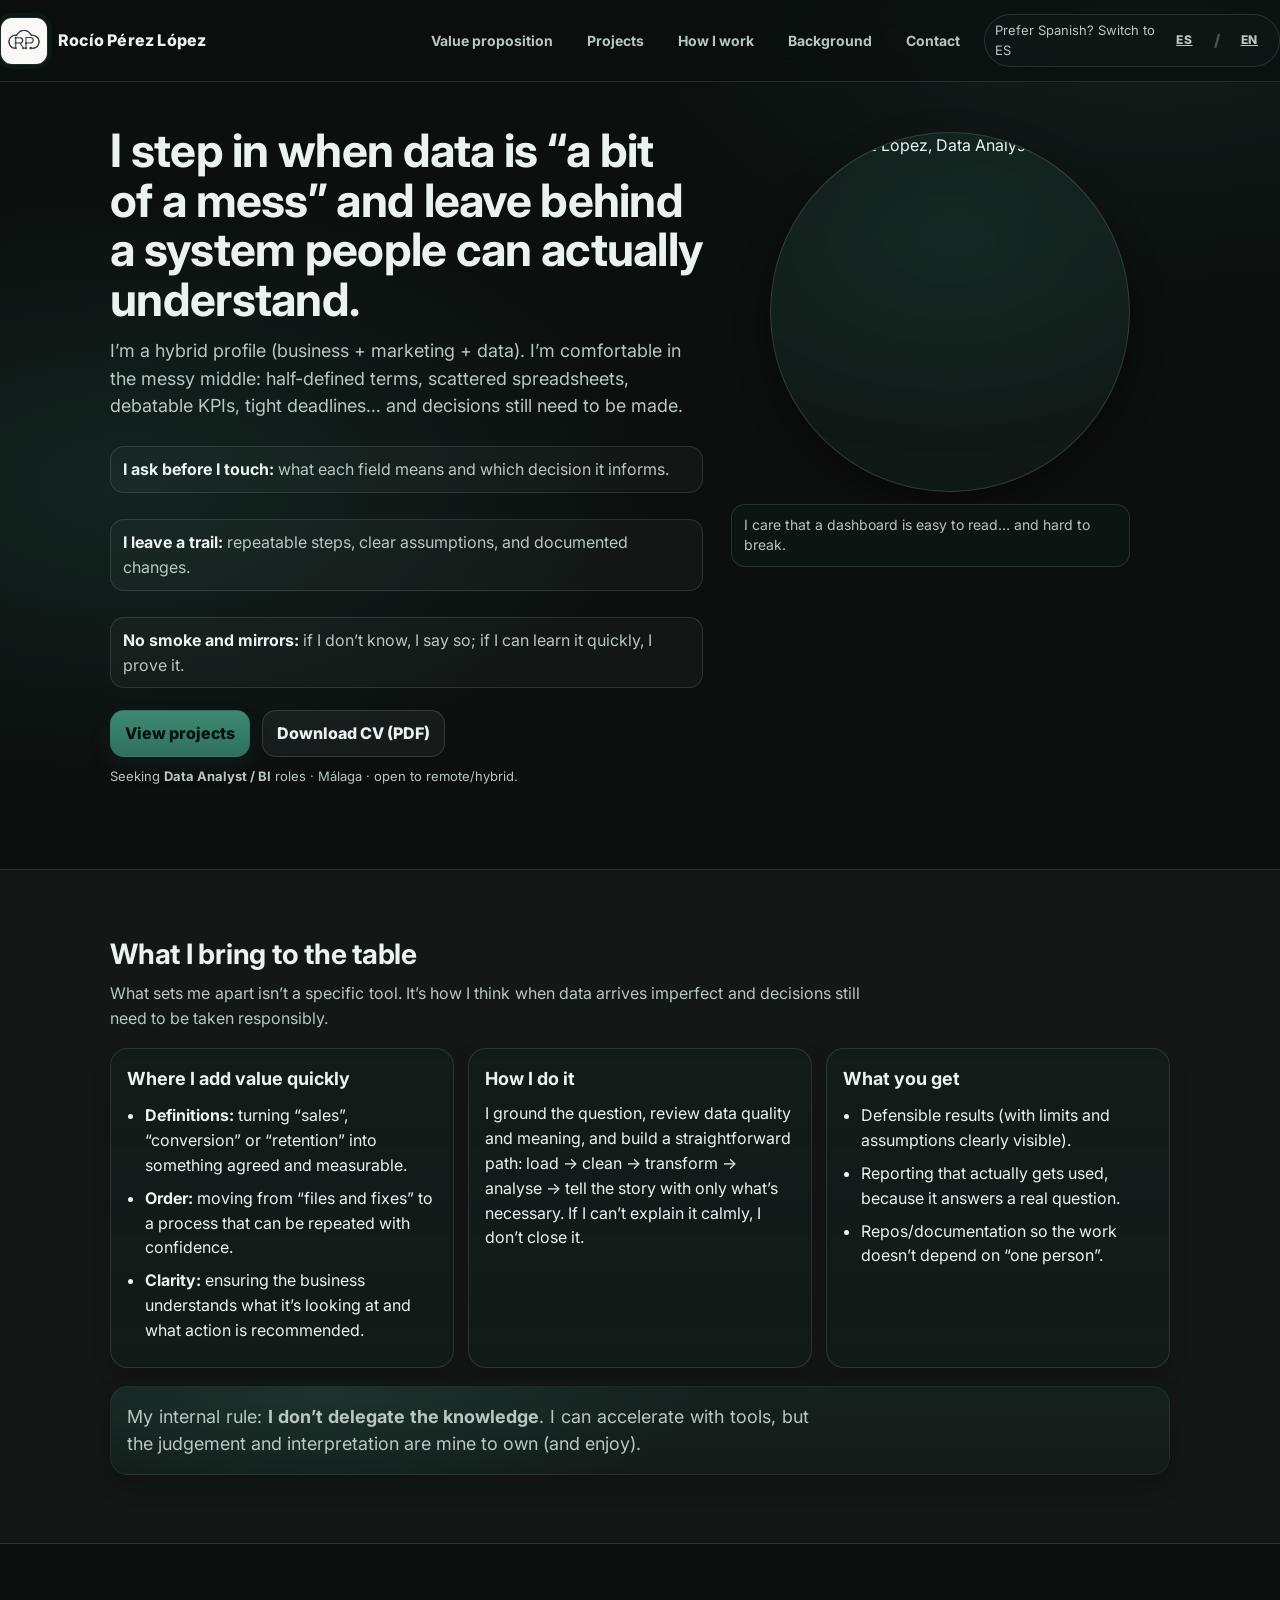
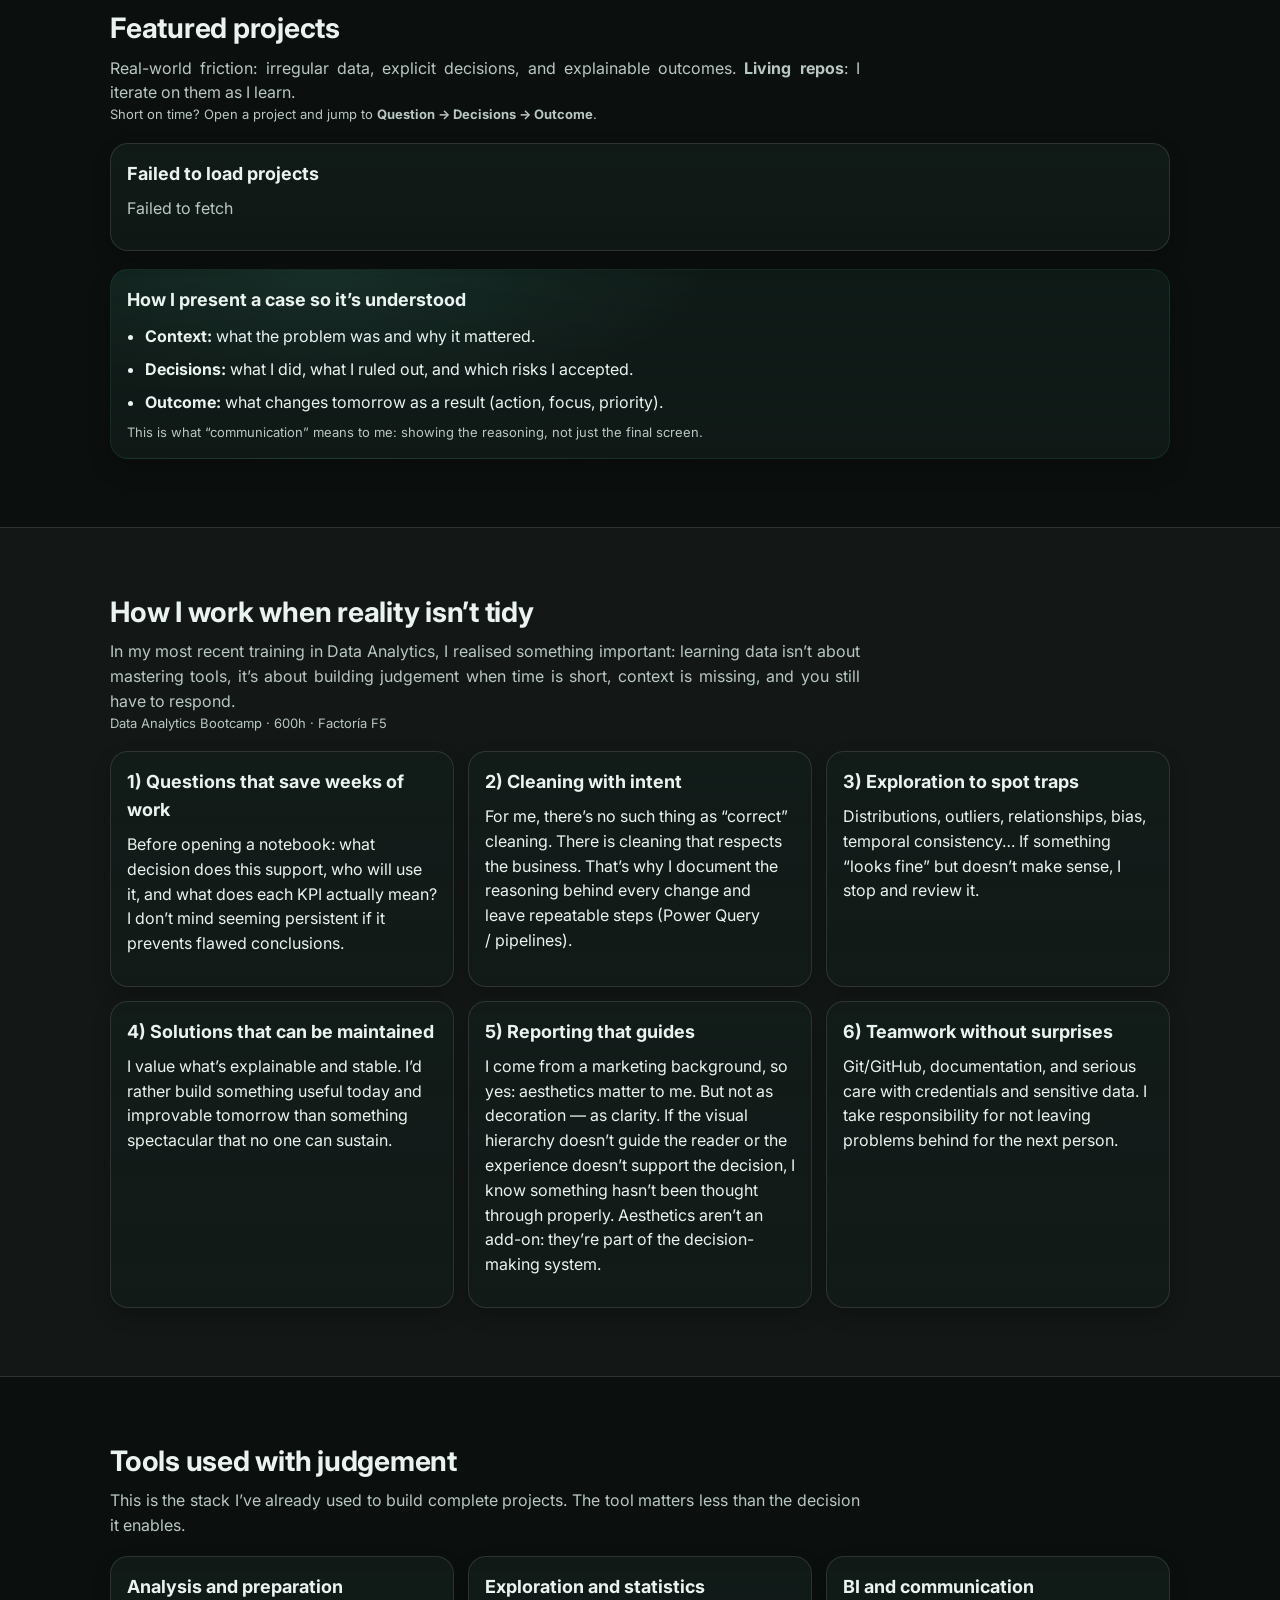
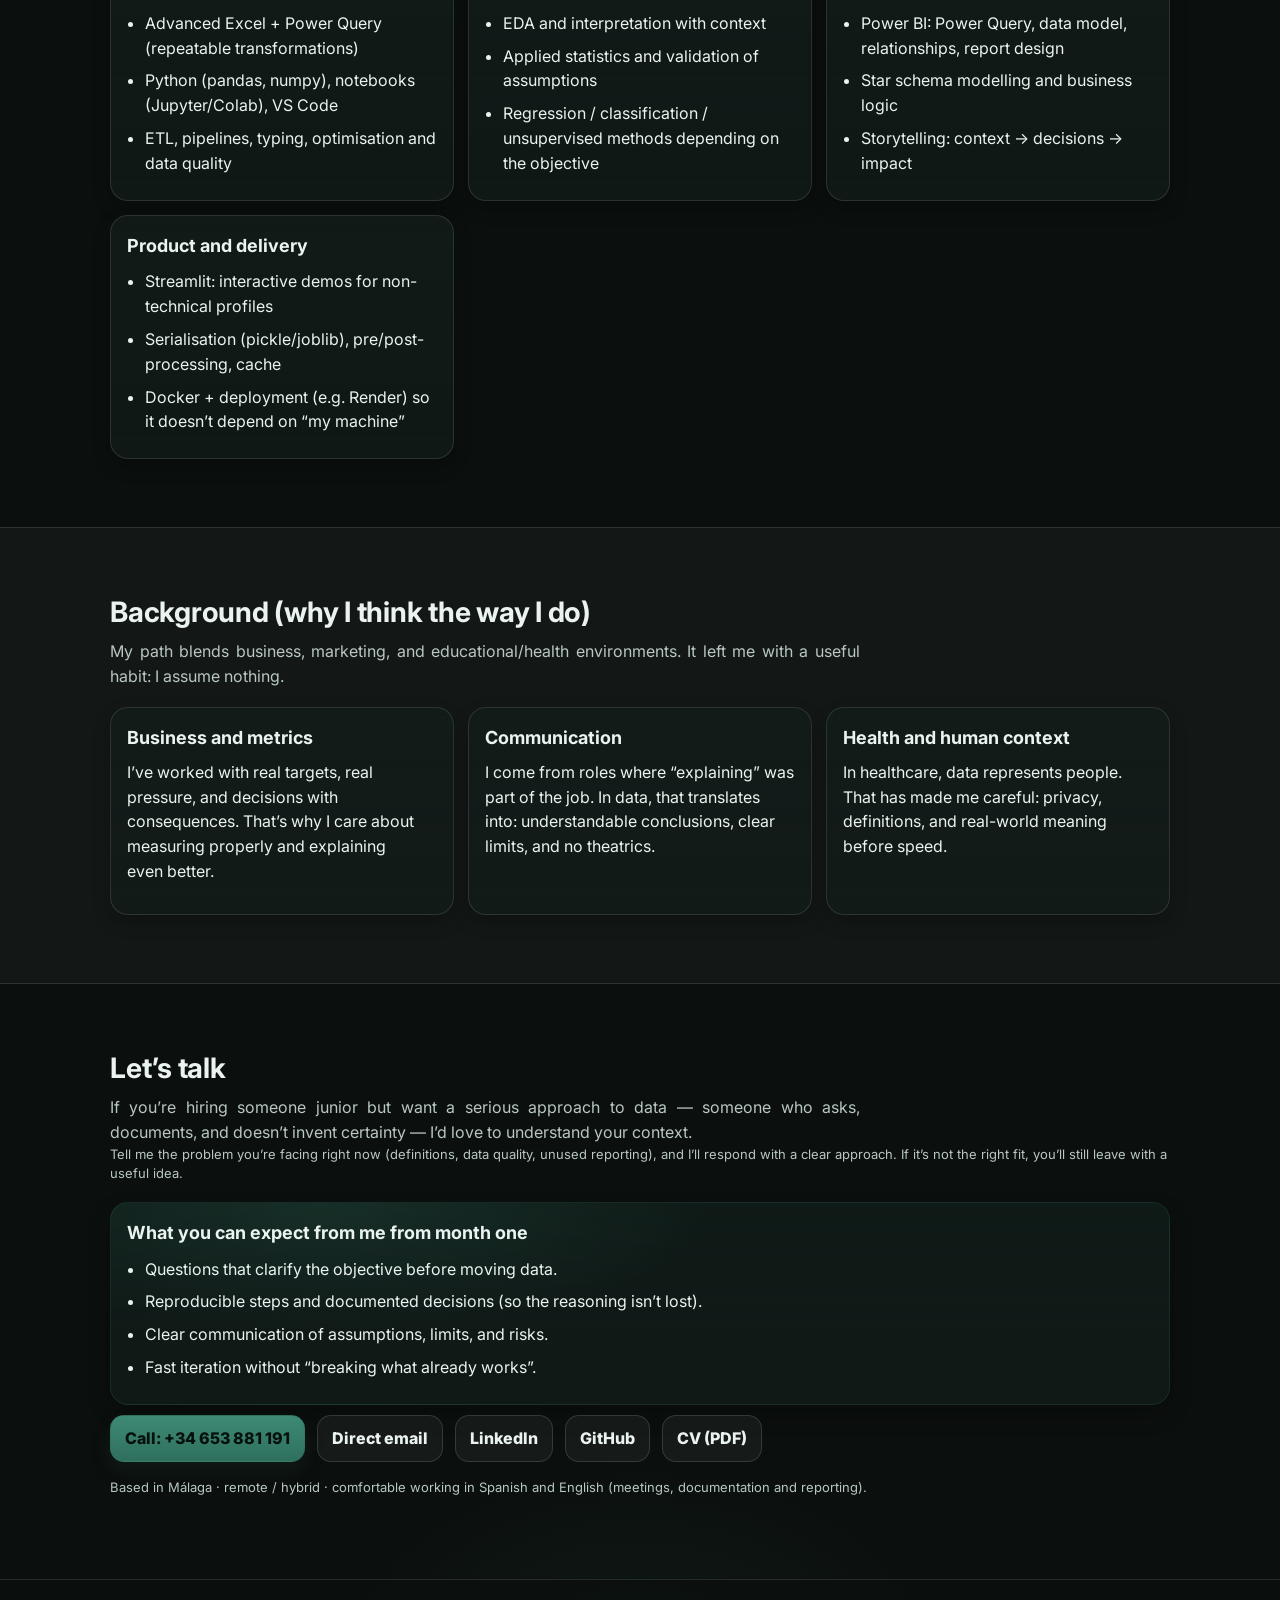
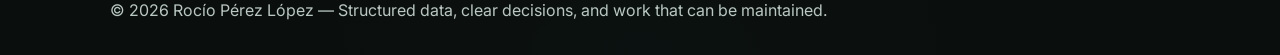
==== en/index.html @ c9fd75ad "chore(copy): refine value section heading in EN version" ====
<!doctype html>
<html lang="en" dir="ltr">
<head>
  <meta charset="utf-8" />
  <meta name="viewport" content="width=device-width,initial-scale=1" />

  <!-- Primary SEO -->
  <title>Rocío Pérez López | Data & BI · Judgement · Decision</title>

  <meta
    name="description"
    content="Portfolio of Rocío Pérez López. I bring structure to imperfect data and turn it into clear decisions: solid definitions, traceability, usable reporting, and maintainable deliverables."
  />

  <meta property="og:type" content="website" />
  <meta property="og:title" content="Rocío Pérez López | Data & BI · Judgement · Decision" />
  <meta
    property="og:description"
    content="I bring structure to imperfect data and turn it into clear decisions: solid definitions, traceability, usable reporting, and maintainable deliverables."
  />
  <meta property="og:url" content="https://rociointhecloud.github.io/en/" />
  <meta property="og:image" content="https://rociointhecloud.github.io/assets/og-rocio-perez.png" />
  <meta name="twitter:card" content="summary_large_image" />

  <!-- Fonts -->
  <link rel="preconnect" href="https://fonts.googleapis.com" />
  <link rel="preconnect" href="https://fonts.gstatic.com" crossorigin />
  <link
    href="https://fonts.googleapis.com/css2?family=Inter:wght@400;500;600;700&display=swap"
    rel="stylesheet"
  />

  <!-- Icons -->
  <link rel="icon" href="../assets/rocio-data-analytics-logo.png" type="image/png" />
  <link rel="apple-touch-icon" href="../assets/rocio-data-analytics-logo.png" />

  <!-- Styles -->
  <link rel="stylesheet" href="../styles.css" />

  <!-- Small UX: anchor offset for sticky header -->
  <style>
    :target { scroll-margin-top: 96px; }
  </style>
</head>

<body>
  <a class="skip-link" href="#main">Skip to main content</a>

  <header class="site-header" role="banner">
    <nav class="nav" aria-label="Main navigation">
      <a class="brand" href="#top" aria-label="Go to top">
        <picture class="brand-mark" aria-hidden="true">
          <source srcset="../assets/rocio-data-analytics-logo.svg" type="image/svg+xml" />
          <img src="../assets/rocio-data-analytics-logo.png" alt="" width="48" height="48" />
        </picture>
        <span>Rocío Pérez López</span>
      </a>

      <div class="nav-actions">
        <!-- NAV LINKS -->
        <a class="nav-link" href="#propuesta">Value proposition</a>
        <a class="nav-link" href="#proyectos">Projects</a>
        <a class="nav-link" href="#forma-de-trabajar">How I work</a>
        <a class="nav-link" href="#trayectoria">Background</a>
        <a class="nav-link" href="#contacto">Contact</a>

        <!-- LANGUAGE SWITCH (simple + reliable links) -->
        <div class="lang-switch" role="group" aria-label="Language switch">
          <span class="lang-hint muted microcopy">
            Prefer Spanish? Switch to ES
          </span>

          <a
            class="lang-btn"
            href="/"
            aria-label="Switch to Spanish version"
            aria-pressed="false"
          >
            ES
          </a>

          <span class="lang-sep" aria-hidden="true">/</span>

          <a
            class="lang-btn"
            href="/en/"
            aria-label="Switch to English version"
            aria-pressed="true"
          >
            EN
          </a>
        </div>
      </div>
    </nav>
  </header>

  <main id="main" tabindex="-1">

    <!-- HERO -->
    <section id="top" class="section hero" aria-labelledby="hero-title">
      <div class="container hero-grid">

        <div class="hero-left">
          <h1 id="hero-title" class="h1">
            I step in when data is “a bit of a mess” and leave behind a system people can actually understand.
          </h1>

          <p class="lead">
            I’m a hybrid profile (business + marketing + data). I’m comfortable in the messy middle:
            half-defined terms, scattered spreadsheets, debatable KPIs, tight deadlines… and decisions still need to be made.
          </p>

          <ul class="hero-highlights" aria-label="Quick signals">
            <li>
              <strong>I ask before I touch:</strong> what each field means and which decision it informs.
            </li>
            <li>
              <strong>I leave a trail:</strong> repeatable steps, clear assumptions, and documented changes.
            </li>
            <li>
              <strong>No smoke and mirrors:</strong> if I don’t know, I say so; if I can learn it quickly, I prove it.
            </li>
          </ul>

          <div class="cta-row" role="group" aria-label="Primary actions">
            <a class="btn btn-primary" href="#proyectos">View projects</a>
            <a
              class="btn btn-ghost"
              href="../assets/Rocio_Perez_Data_Analyst_CV.pdf"
              target="_blank"
              rel="noopener"
            >
              Download CV (PDF)
            </a>
          </div>

          <p class="muted microcopy">
            Seeking <strong>Data Analyst / BI</strong> roles · Málaga · open to remote/hybrid.
          </p>
        </div>

        <div class="hero-right">
          <figure class="hero-figure hero-figure--profile">
            <img
              src="../assets/rocio-perez-profile.png"
              width="840"
              height="1050"
              alt="Rocío Pérez López, Data Analyst"
              class="profile-photo"
              loading="eager"
              decoding="async"
            />

            <figcaption class="muted microcopy">
              I care that a dashboard is easy to read… and hard to break.
            </figcaption>
          </figure>
        </div>

      </div>
    </section>

    <!-- VALUE -->
    <section id="propuesta" class="section alt" aria-labelledby="propuesta-title">
      <div class="container">
        <header class="section-head">
          <h2 id="propuesta-title" class="h2">What I bring to the table</h2>
          <p class="subhead">
            What sets me apart isn’t a specific tool. It’s how I think when data arrives imperfect
            and decisions still need to be taken responsibly.
          </p>
        </header>

        <div class="story-grid">
          <article class="card">
            <h3 class="h3">Where I add value quickly</h3>
            <ul>
              <li><strong>Definitions:</strong> turning “sales”, “conversion” or “retention” into something agreed and measurable.</li>
              <li><strong>Order:</strong> moving from “files and fixes” to a process that can be repeated with confidence.</li>
              <li><strong>Clarity:</strong> ensuring the business understands what it’s looking at and what action is recommended.</li>
            </ul>
          </article>

          <article class="card">
            <h3 class="h3">How I do it</h3>
            <p>
              I ground the question, review data quality and meaning, and build a straightforward path:
              load → clean → transform → analyse → tell the story with only what’s necessary.
              If I can’t explain it calmly, I don’t close it.
            </p>
          </article>

          <article class="card">
            <h3 class="h3">What you get</h3>
            <ul>
              <li>Defensible results (with limits and assumptions clearly visible).</li>
              <li>Reporting that actually gets used, because it answers a real question.</li>
              <li>Repos/documentation so the work doesn’t depend on “one person”.</li>
            </ul>
          </article>
        </div>

        <div class="callout" role="note" aria-label="Working principle">
          <p class="lead" style="margin:0;">
            My internal rule: <strong>I don’t delegate the knowledge</strong>.
            I can accelerate with tools, but the judgement and interpretation are mine to own (and enjoy).
          </p>
        </div>
      </div>
    </section>

    <!-- PROJECTS -->
    <section id="proyectos" class="section" aria-labelledby="proyectos-title">
      <div class="container">
        <header class="section-head">
          <h2 id="proyectos-title" class="h2">Featured projects</h2>
          <p class="subhead">
            Real-world friction: irregular data, explicit decisions, and explainable outcomes.
            <strong>Living repos</strong>: I iterate on them as I learn.
          </p>
          <p class="muted microcopy">
            Short on time? Open a project and jump to <strong>Question → Decisions → Outcome</strong>.
          </p>
        </header>

        <div id="projectsGrid" class="grid" aria-live="polite"></div>

        <div class="callout" role="note" aria-label="How I present my cases">
          <h3 class="h3" style="margin-top:0;">How I present a case so it’s understood</h3>
          <ul>
            <li><strong>Context:</strong> what the problem was and why it mattered.</li>
            <li><strong>Decisions:</strong> what I did, what I ruled out, and which risks I accepted.</li>
            <li><strong>Outcome:</strong> what changes tomorrow as a result (action, focus, priority).</li>
          </ul>
          <p class="muted microcopy" style="margin-bottom:0;">
            This is what “communication” means to me: showing the reasoning, not just the final screen.
          </p>
        </div>
      </div>
    </section>

    <!-- HOW I WORK -->
    <section id="forma-de-trabajar" class="section alt" aria-labelledby="forma-title">
      <div class="container">
        <header class="section-head">
          <h2 id="forma-title" class="h2">How I work when reality isn’t tidy</h2>

          <p class="subhead">
            In my most recent training in Data Analytics, I realised something important:
            learning data isn’t about mastering tools, it’s about building judgement when time is short,
            context is missing, and you still have to respond.
          </p>

          <p class="muted microcopy">
            Data Analytics Bootcamp · 600h · Factoría F5
          </p>
        </header>

        <div class="story-grid">
          <article class="card">
            <h3 class="h3">1) Questions that save weeks of work</h3>
            <p>
              Before opening a notebook: what decision does this support, who will use it, and what does each KPI actually mean?
              I don’t mind seeming persistent if it prevents flawed conclusions.
            </p>
          </article>

          <article class="card">
            <h3 class="h3">2) Cleaning with intent</h3>
            <p>
              For me, there’s no such thing as “correct” cleaning. There is cleaning that respects the business.
              That’s why I document the reasoning behind every change and leave repeatable steps (Power Query / pipelines).
            </p>
          </article>

          <article class="card">
            <h3 class="h3">3) Exploration to spot traps</h3>
            <p>
              Distributions, outliers, relationships, bias, temporal consistency…
              If something “looks fine” but doesn’t make sense, I stop and review it.
            </p>
          </article>

          <article class="card">
            <h3 class="h3">4) Solutions that can be maintained</h3>
            <p>
              I value what’s explainable and stable. I’d rather build something useful today and improvable tomorrow
              than something spectacular that no one can sustain.
            </p>
          </article>

          <article class="card">
            <h3 class="h3">5) Reporting that guides</h3>
            <p>
              I come from a marketing background, so yes: aesthetics matter to me.
              But not as decoration — as clarity.
              If the visual hierarchy doesn’t guide the reader or the experience doesn’t support the decision,
              I know something hasn’t been thought through properly.
              Aesthetics aren’t an add-on: they’re part of the decision-making system.
            </p>
          </article>

          <article class="card">
            <h3 class="h3">6) Teamwork without surprises</h3>
            <p>
              Git/GitHub, documentation, and serious care with credentials and sensitive data.
              I take responsibility for not leaving problems behind for the next person.
            </p>
          </article>
        </div>
      </div>
    </section>

    <!-- TOOLS -->
    <section id="herramientas" class="section" aria-labelledby="stack-title">
      <div class="container">
        <header class="section-head">
          <h2 id="stack-title" class="h2">Tools used with judgement</h2>
          <p class="subhead">
            This is the stack I’ve already used to build complete projects.
            The tool matters less than the decision it enables.
          </p>
        </header>

        <div class="story-grid">
          <article class="card">
            <h3 class="h3">Analysis and preparation</h3>
            <ul>
              <li>Advanced Excel + Power Query (repeatable transformations)</li>
              <li>Python (pandas, numpy), notebooks (Jupyter/Colab), VS Code</li>
              <li>ETL, pipelines, typing, optimisation and data quality</li>
            </ul>
          </article>

          <article class="card">
            <h3 class="h3">Exploration and statistics</h3>
            <ul>
              <li>EDA and interpretation with context</li>
              <li>Applied statistics and validation of assumptions</li>
              <li>Regression / classification / unsupervised methods depending on the objective</li>
            </ul>
          </article>

          <article class="card">
            <h3 class="h3">BI and communication</h3>
            <ul>
              <li>Power BI: Power Query, data model, relationships, report design</li>
              <li>Star schema modelling and business logic</li>
              <li>Storytelling: context → decisions → impact</li>
            </ul>
          </article>

          <article class="card">
            <h3 class="h3">Product and delivery</h3>
            <ul>
              <li>Streamlit: interactive demos for non-technical profiles</li>
              <li>Serialisation (pickle/joblib), pre/post-processing, cache</li>
              <li>Docker + deployment (e.g. Render) so it doesn’t depend on “my machine”</li>
            </ul>
          </article>
        </div>
      </div>
    </section>

    <!-- BACKGROUND -->
    <section id="trayectoria" class="section alt" aria-labelledby="trayectoria-title">
      <div class="container">
        <header class="section-head">
          <h2 id="trayectoria-title" class="h2">Background (why I think the way I do)</h2>
          <p class="subhead">
            My path blends business, marketing, and educational/health environments.
            It left me with a useful habit: I assume nothing.
          </p>
        </header>

        <div class="story-grid">
          <article class="card">
            <h3 class="h3">Business and metrics</h3>
            <p>
              I’ve worked with real targets, real pressure, and decisions with consequences.
              That’s why I care about measuring properly and explaining even better.
            </p>
          </article>

          <article class="card">
            <h3 class="h3">Communication</h3>
            <p>
              I come from roles where “explaining” was part of the job.
              In data, that translates into: understandable conclusions, clear limits, and no theatrics.
            </p>
          </article>

          <article class="card">
            <h3 class="h3">Health and human context</h3>
            <p>
              In healthcare, data represents people. That has made me careful:
              privacy, definitions, and real-world meaning before speed.
            </p>
          </article>
        </div>
      </div>
    </section>

    <!-- CONTACT -->
    <section id="contacto" class="section" aria-labelledby="contacto-title">
      <div class="container">
        <header class="section-head">
          <h2 id="contacto-title" class="h2">Let’s talk</h2>

          <p class="subhead">
            If you’re hiring someone junior but want a serious approach to data — someone who asks,
            documents, and doesn’t invent certainty — I’d love to understand your context.
          </p>

          <p class="muted microcopy">
            Tell me the problem you’re facing right now (definitions, data quality, unused reporting),
            and I’ll respond with a clear approach. If it’s not the right fit, you’ll still leave with a useful idea.
          </p>
        </header>

        <div class="callout" role="note" aria-label="From the first month">
          <h3 class="h3" style="margin-top:0;">What you can expect from me from month one</h3>
          <ul>
            <li>Questions that clarify the objective before moving data.</li>
            <li>Reproducible steps and documented decisions (so the reasoning isn’t lost).</li>
            <li>Clear communication of assumptions, limits, and risks.</li>
            <li>Fast iteration without “breaking what already works”.</li>
          </ul>
        </div>

        <div class="contact-row" role="group" aria-label="Contact links">
          <a class="btn btn-primary" href="tel:+34653881191">Call: +34 653 881 191</a>
          <a class="btn btn-ghost" href="mailto:rociointhecloud@gmail.com">Direct email</a>
          <a class="btn btn-ghost" href="https://www.linkedin.com/in/rperezlopez" target="_blank" rel="noopener">LinkedIn</a>
          <a class="btn btn-ghost" href="https://github.com/Rociointhecloud" target="_blank" rel="noopener">GitHub</a>
          <a class="btn btn-ghost" href="../assets/Rocio_Perez_Data_Analyst_CV.pdf" target="_blank" rel="noopener">CV (PDF)</a>
        </div>

        <p class="muted microcopy" style="margin-top:16px;">
          Based in Málaga · remote / hybrid · comfortable working in Spanish and English (meetings, documentation and reporting).
        </p>
      </div>
    </section>

  </main>

  <footer class="site-footer" role="contentinfo">
    <div class="container footer-inner">
      <p class="muted">
        © <span id="year"></span>
        <span>Rocío Pérez López — Structured data, clear decisions, and work that can be maintained.</span>
      </p>
    </div>
  </footer>

  <script src="../script.js" defer></script>
  <script>
    (function () {
      var el = document.getElementById("year");
      if (el) el.textContent = String(new Date().getFullYear());
    })();
  </script>
</body>
</html>
---- styles.css ----
:root{
  /* Brand */
  --brand: #2f6f5e;
  --brand-2: #245648;
  --brand-3: #3d8a75;
  --brand-ink: #06110e;

  /* Surfaces */
  --bg: #0b0f0e;
  --surface: #0f1614;
  --card: #121c19;

  /* Text */
  --text: #eaf3f0;
  --muted: #b8c7c1;

  /* Lines + shadows */
  --line: rgba(234,243,240,.12);
  --line-2: rgba(234,243,240,.18);
  --shadow: 0 14px 34px rgba(0,0,0,.38);
  --shadow-soft: 0 10px 22px rgba(0,0,0,.22);

  /* Radii + layout */
  --radius: 18px;
  --radius-sm: 14px;
  --max: 1100px;

  /* Focus ring */
  --focus: 0 0 0 4px rgba(47,111,94,.38);

  /* Type scale */
  --fs-1: clamp(34px, 3.6vw, 46px);
  --fs-2: clamp(24px, 2.2vw, 30px);
  --fs-3: 18px;

  /* Motion */
  --ease: cubic-bezier(.2,.9,.2,1);
  --t: 180ms;
}

*{box-sizing:border-box}
html{scroll-behavior:smooth}
body{
  margin:0;
  font-family: Inter, system-ui, -apple-system, Segoe UI, Roboto, Arial, sans-serif;
  background:
    radial-gradient(900px 500px at 10% 10%, rgba(47,111,94,.22), transparent 60%),
    radial-gradient(900px 500px at 90% 0%, rgba(61,138,117,.14), transparent 60%),
    radial-gradient(600px 380px at 50% 100%, rgba(47,111,94,.10), transparent 55%),
    var(--bg);
  color:var(--text);
  line-height:1.55;
  text-rendering: optimizeLegibility;
  -webkit-font-smoothing: antialiased;
  -moz-osx-font-smoothing: grayscale;
}

img{max-width:100%; height:auto; display:block}
a{color:inherit}
.container{max-width:var(--max); margin:0 auto; padding:0 20px}

/* Readable defaults */
p{margin:0 0 14px}
ul{margin:0; padding-left:18px}
li{margin:8px 0}
code{
  font-family: ui-monospace, SFMono-Regular, Menlo, Monaco, Consolas, "Liberation Mono", "Courier New", monospace;
  font-size: .95em;
  background: rgba(234,243,240,.06);
  border: 1px solid rgba(234,243,240,.12);
  padding: 2px 6px;
  border-radius: 10px;
}

/* Text wrapping */
.lead, .subhead, .card-desc, .card p, .details p, .callout p{
  text-align: left;
  text-wrap: pretty;
  hyphens: auto;
}

@media (min-width: 920px){
  .subhead, .callout p, .card-desc, .details p{
    text-align: justify;
    text-justify: inter-word;
  }
}

.sr-only{
  position:absolute; width:1px; height:1px; padding:0; margin:-1px;
  overflow:hidden; clip:rect(0,0,0,0); white-space:nowrap; border:0;
}

/* Skip link */
.skip-link{
  position:absolute; left:12px; top:12px;
  background:var(--text);
  color:#08110e;
  padding:10px 12px;
  border-radius:12px;
  transform:translateY(-200%);
  transition:transform var(--t) var(--ease);
  z-index:999;
}
.skip-link:focus{transform:translateY(0); outline:none; box-shadow: var(--focus)}

/* ==========================================================
   Header / Nav
========================================================== */
.site-header{
  position:sticky; top:0;
  backdrop-filter: blur(14px);
  background: rgba(11,15,14,.70);
  border-bottom:1px solid var(--line);
  z-index:20;
}
.nav{
  display:flex; align-items:center; justify-content:space-between;
  gap:16px;
  padding:14px 0;
}

/* Brand */
.brand{
  display:inline-flex;
  align-items:center;
  gap:10px;
  text-decoration:none;
  font-weight:800;
  letter-spacing:.2px;
}
.brand:focus{
  outline:none;
  box-shadow: var(--focus);
  border-radius:14px;
  padding:6px 8px;
  margin:-6px -8px;
}

.brand-mark{
  display:inline-flex;
  align-items:center;
  justify-content:center;
  width:48px;
  height:48px;
  border-radius:12px;
  overflow:hidden;
  flex:0 0 auto;
  background: rgba(47,111,94,.10);
  border:1px solid rgba(47,111,94,.25);
  box-shadow: 0 0 0 4px rgba(47,111,94,.10);
  transition: transform var(--t) var(--ease), background var(--t) var(--ease), border-color var(--t) var(--ease);
}
.brand-mark img{
  width:48px;
  height:48px;
  object-fit:contain;
}
.brand:hover .brand-mark{
  border-color: rgba(47,111,94,.40);
  background: rgba(47,111,94,.14);
  transform: translateY(-1px);
}

@media (max-width: 520px){
  .brand-mark,
  .brand-mark img{
    width:40px;
    height:40px;
  }
}

.nav-actions{display:flex; align-items:center; gap:14px; flex-wrap:wrap}

.nav-link{
  text-decoration:none;
  color:var(--muted);
  font-weight:700;
  font-size:14px;
  padding:8px 10px;
  border-radius:12px;
  transition: background var(--t) var(--ease), color var(--t) var(--ease), transform var(--t) var(--ease);
}
.nav-link:hover{
  color:var(--text);
  background: rgba(234,243,240,.06);
  transform: translateY(-1px);
}
.nav-link:focus{outline:none; box-shadow:var(--focus); background: rgba(234,243,240,.06)}

/* ==========================================================
   Language switch
========================================================== */
.lang-switch{
  display:inline-flex;
  align-items:center;
  gap:10px;
  padding:6px 10px;
  border-radius: 999px;
  border: 1px solid rgba(234,243,240,.12);
  background: rgba(18,28,25,.52);
}
.lang-hint{
  display:none;
  max-width: 20ch;
}
.lang-sep{
  color: rgba(234,243,240,.28);
  font-weight: 800;
}
.lang-btn{
  appearance:none;
  border:1px solid transparent;
  background: transparent;
  color: var(--muted);
  font-weight: 800;
  font-size: 12px;
  letter-spacing: .06em;
  padding: 8px 10px;
  border-radius: 999px;
  cursor:pointer;
  transition: background var(--t) var(--ease), border-color var(--t) var(--ease), color var(--t) var(--ease), transform var(--t) var(--ease);
}
.lang-btn:hover{
  color: var(--text);
  background: rgba(234,243,240,.06);
  transform: translateY(-1px);
}
.lang-btn:focus{
  outline:none;
  box-shadow: var(--focus);
}
.lang-btn[aria-pressed="true"]{
  color: var(--brand-ink);
  background: linear-gradient(180deg, rgba(61,138,117,.95), rgba(47,111,94,.92));
  border-color: rgba(47,111,94,.35);
}

@media (min-width: 980px){
  .lang-hint{display:inline}
}

/* ==========================================================
   Sections + Typography
========================================================== */
.section{padding:68px 0}
.section.alt{
  background: rgba(234,243,240,.03);
  border-top:1px solid var(--line);
  border-bottom:1px solid var(--line);
}
.section-head{margin-bottom:18px}

.h1{
  font-size: var(--fs-1);
  line-height:1.08;
  letter-spacing:-.7px;
  margin:10px 0 12px;
}
.h2{
  font-size: var(--fs-2);
  line-height:1.18;
  margin:0 0 10px;
  letter-spacing: -.25px;
}
.h3{font-size:var(--fs-3); margin:0 0 8px}

.eyebrow{
  margin:0 0 10px;
  color:rgba(234,243,240,.65);
  font-weight:800;
  letter-spacing:.14em;
  text-transform:uppercase;
  font-size:12px;
}
.lead{
  font-size:18px;
  color:var(--muted);
  margin:0 0 18px;
  max-width:62ch;
}
.subhead{margin:0; color:var(--muted); max-width:75ch}
.muted{color:var(--muted)}
.microcopy{font-size:13px; line-height:1.5}

/* ==========================================================
   Hero
========================================================== */
.hero{padding-top:34px}
.hero-grid{
  display:grid;
  grid-template-columns: 1.15fr .85fr;
  gap:28px;
  align-items:start;
}

.hero-left{position:relative}

/* Base figure (card-like) */
.hero-figure{
  background: rgba(234,243,240,.04);
  border:1px solid var(--line);
  border-radius: var(--radius);
  overflow:hidden;
  box-shadow: var(--shadow);
  transition: transform var(--t) var(--ease), border-color var(--t) var(--ease);
}
.hero-figure:hover{
  transform: translateY(-2px);
  border-color: rgba(47,111,94,.28);
}

/* Highlights */
.hero-highlights{
  margin:14px 0 0;
  padding:0;
  list-style:none;
  display:grid;
  gap:10px;
  max-width:70ch;
}
.hero-highlights li{
  padding:10px 12px;
  border-radius:14px;
  border:1px solid var(--line);
  background: rgba(234,243,240,.03);
  color:var(--muted);
  transition: transform var(--t) var(--ease), border-color var(--t) var(--ease), background var(--t) var(--ease);
}
.hero-highlights li:hover{
  transform: translateY(-1px);
  border-color: rgba(47,111,94,.22);
  background: rgba(234,243,240,.045);
}
.hero-highlights strong{color:var(--text)}

.cta-row{display:flex; gap:12px; flex-wrap:wrap; margin:14px 0 10px}

/* ==========================================================
   Buttons
========================================================== */
.btn{
  display:inline-flex; align-items:center; justify-content:center;
  gap:10px;
  padding:10px 14px;
  border-radius: 14px;
  border:1px solid transparent;
  text-decoration:none;
  font-weight:800;
  cursor:pointer;
  user-select:none;
  transition: transform var(--t) var(--ease), filter var(--t) var(--ease), background var(--t) var(--ease), border-color var(--t) var(--ease);
}
.btn:focus{outline:none; box-shadow: var(--focus)}
.btn:hover{transform: translateY(-1px)}
.btn:active{transform: translateY(0px)}

.btn-primary{
  background: linear-gradient(180deg, var(--brand-3), var(--brand));
  border-color: rgba(47,111,94,.40);
  color: var(--brand-ink);
  box-shadow: 0 10px 22px rgba(47,111,94,.12);
}
.btn-primary:hover{filter:brightness(1.04)}
.btn-ghost{
  background: rgba(234,243,240,.05);
  border-color: rgba(234,243,240,.14);
  color: var(--text);
}
.btn-ghost:hover{background: rgba(234,243,240,.08); border-color: rgba(234,243,240,.20)}

/* ==========================================================
   Projects grid + Cards
========================================================== */
.grid{
  display:grid;
  grid-template-columns: repeat(12, 1fr);
  gap:14px;
}

.card{
  grid-column: span 6;
  background: linear-gradient(180deg, rgba(18,28,25,.88), rgba(18,28,25,.72));
  border:1px solid var(--line);
  border-radius: var(--radius);
  padding:16px;
  box-shadow: 0 8px 18px rgba(0,0,0,.22);
  transition: transform var(--t) var(--ease), border-color var(--t) var(--ease), box-shadow var(--t) var(--ease);
}
.card:hover{
  border-color: rgba(47,111,94,.28);
  transform: translateY(-2px);
  box-shadow: var(--shadow-soft);
}
.card:focus-within{box-shadow: var(--shadow), var(--focus)}

.card-top{
  display:flex;
  flex-direction: column;
  gap:10px;
}

.card-title{
  margin:0;
  font-size:18px;
  line-height:1.25;
  letter-spacing:-.2px;
}
.card-title a{text-decoration:none}
.card-title a:hover{text-decoration:underline}

.card-meta{display:flex; gap:10px; flex-wrap:wrap}

.tag{
  border:1px solid rgba(234,243,240,.14);
  background: rgba(234,243,240,.04);
  color: var(--muted);
  border-radius: 999px;
  padding:6px 10px;
  font-size:12px;
  font-weight:800;
}
.tag.brand{
  border-color: rgba(47,111,94,.28);
  background: rgba(47,111,94,.12);
  color: rgba(200,240,228,.98);
}

.card-desc{margin:12px 0 0; color: var(--muted)}
.card-actions{display:flex; gap:10px; flex-wrap:wrap; margin-top:14px}

/* Details drawer */
.details{
  margin-top:12px;
  border-top:1px dashed rgba(234,243,240,.18);
  padding-top:12px;
}
.details .mini{
  font-size:13px;
  margin:0 0 10px;
  color:var(--muted);
}

/* ==========================================================
   Story grid (multi-section)
========================================================== */
.story-grid{
  display:grid;
  grid-template-columns: repeat(12, 1fr);
  gap:14px;
  margin-top:18px;
}
.story-grid .card{grid-column: span 4}

/* Cards with lists */
.card ul{
  margin: 10px 0 0;
  padding-left: 18px;
}
.card li{margin: 8px 0}

/* ==========================================================
   Callouts
========================================================== */
.callout{
  margin-top:18px;
  padding:16px;
  border-radius: var(--radius);
  border:1px solid rgba(47,111,94,.22);
  background:
    radial-gradient(700px 240px at 20% 0%, rgba(61,138,117,.18), transparent 55%),
    linear-gradient(180deg, rgba(47,111,94,.12), rgba(18,28,25,.78));
  box-shadow: 0 10px 22px rgba(0,0,0,.22);
}
.callout ul{margin:10px 0 0; padding-left:18px}
.callout li{margin:8px 0}

/* ==========================================================
   Contact + Footer
========================================================== */
.contact-row{display:flex; gap:12px; flex-wrap:wrap; margin-top:10px}

.site-footer{
  border-top:1px solid var(--line);
  padding:18px 0;
  background: rgba(11,15,14,.70);
}
.footer-inner{
  display:flex;
  justify-content:space-between;
  gap:12px;
  align-items:center;
}
.footer-inner a{text-decoration:none}
.footer-inner a:hover{text-decoration:underline}

/* ==========================================================
   Responsive
========================================================== */
@media (max-width: 920px){
  .hero-grid{grid-template-columns: 1fr;}
  .card{grid-column: span 12}
  .story-grid .card{grid-column: span 12}
  .section{padding:56px 0}
}

@media (max-width: 520px){
  .cta-row .btn{width: 100%}
  .nav-actions{gap:10px}
  .lang-switch{width: 100%; justify-content: space-between}
}

/* ==========================================================
   Reduced motion
========================================================== */
@media (prefers-reduced-motion: reduce){
  html{scroll-behavior:auto}
  *{transition:none !important; animation:none !important}
}

/* ==========================================================
   HERO PROFILE (compatible con tu HTML final: <img class="profile-photo">)
========================================================== */

/* Quitamos “tarjeta” para que la foto + caption no se recorten */
.hero-figure--profile{
  overflow: visible;
  background: transparent;
  border: 0;
  box-shadow: none;
  max-width: 420px;
  margin-left: auto;
}

/* Foto circular */
.hero-figure--profile img.profile-photo{
  display:block;
  width: min(360px, 100%);
  margin-left: auto;

  aspect-ratio: 1 / 1;
  object-fit: cover;

  border-radius: 999px;
  border: 1px solid rgba(234,243,240,.14);
  box-shadow: var(--shadow);

  background:
    radial-gradient(520px 340px at 50% 30%, rgba(47,111,94,.22), rgba(18,28,25,.60) 60%, rgba(18,28,25,0) 100%),
    rgba(18,28,25,.55);
}

/* Caption legible */
.hero-figure--profile figcaption{
  margin-top: 12px;
  padding: 10px 12px;
  border-radius: 14px;
  border: 1px solid rgba(234,243,240,.12);
  background: rgba(18,28,25,.55);
  font-size: 14px;
  line-height: 1.45;
  color: rgba(234,243,240,.78);
}

@media (max-width: 920px){
  .hero-figure--profile{
    margin: 0 auto;
    max-width: 360px;
  }
  .hero-figure--profile img.profile-photo{
    margin: 0 auto;
  }
}
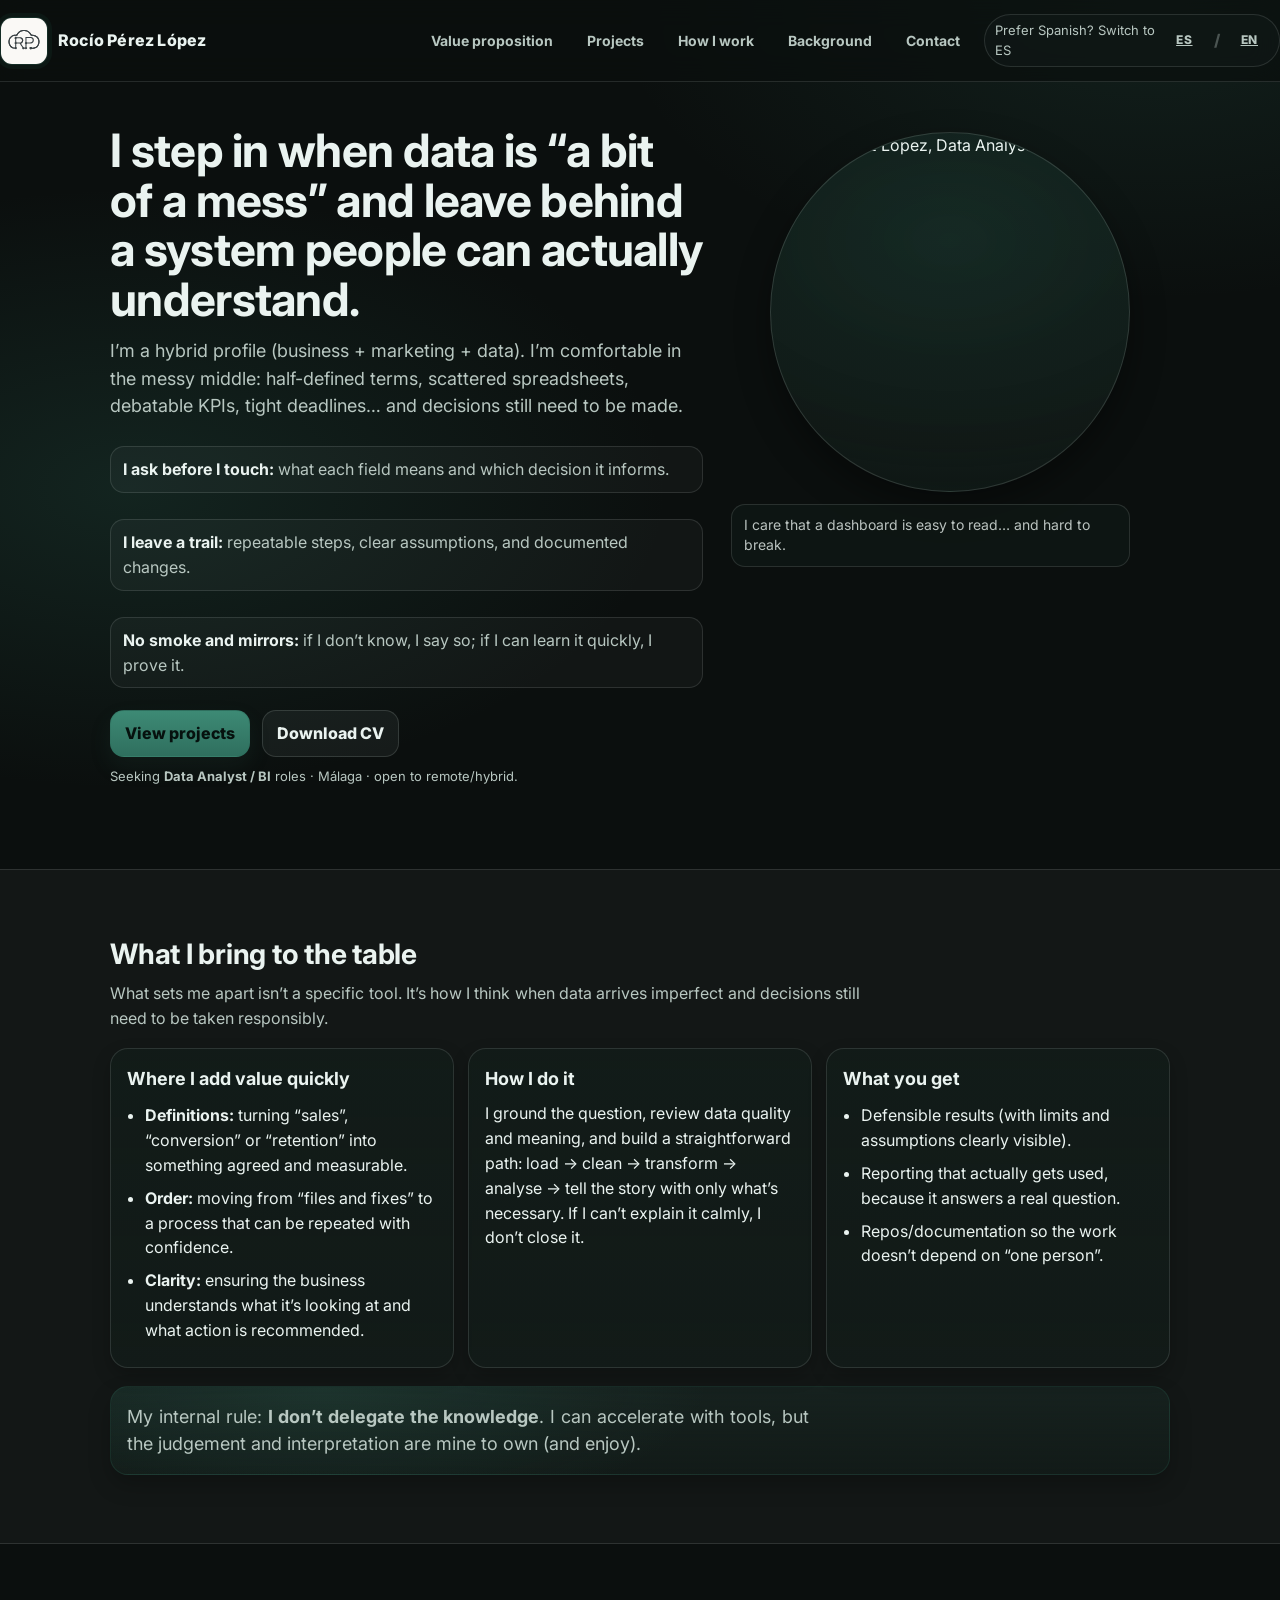
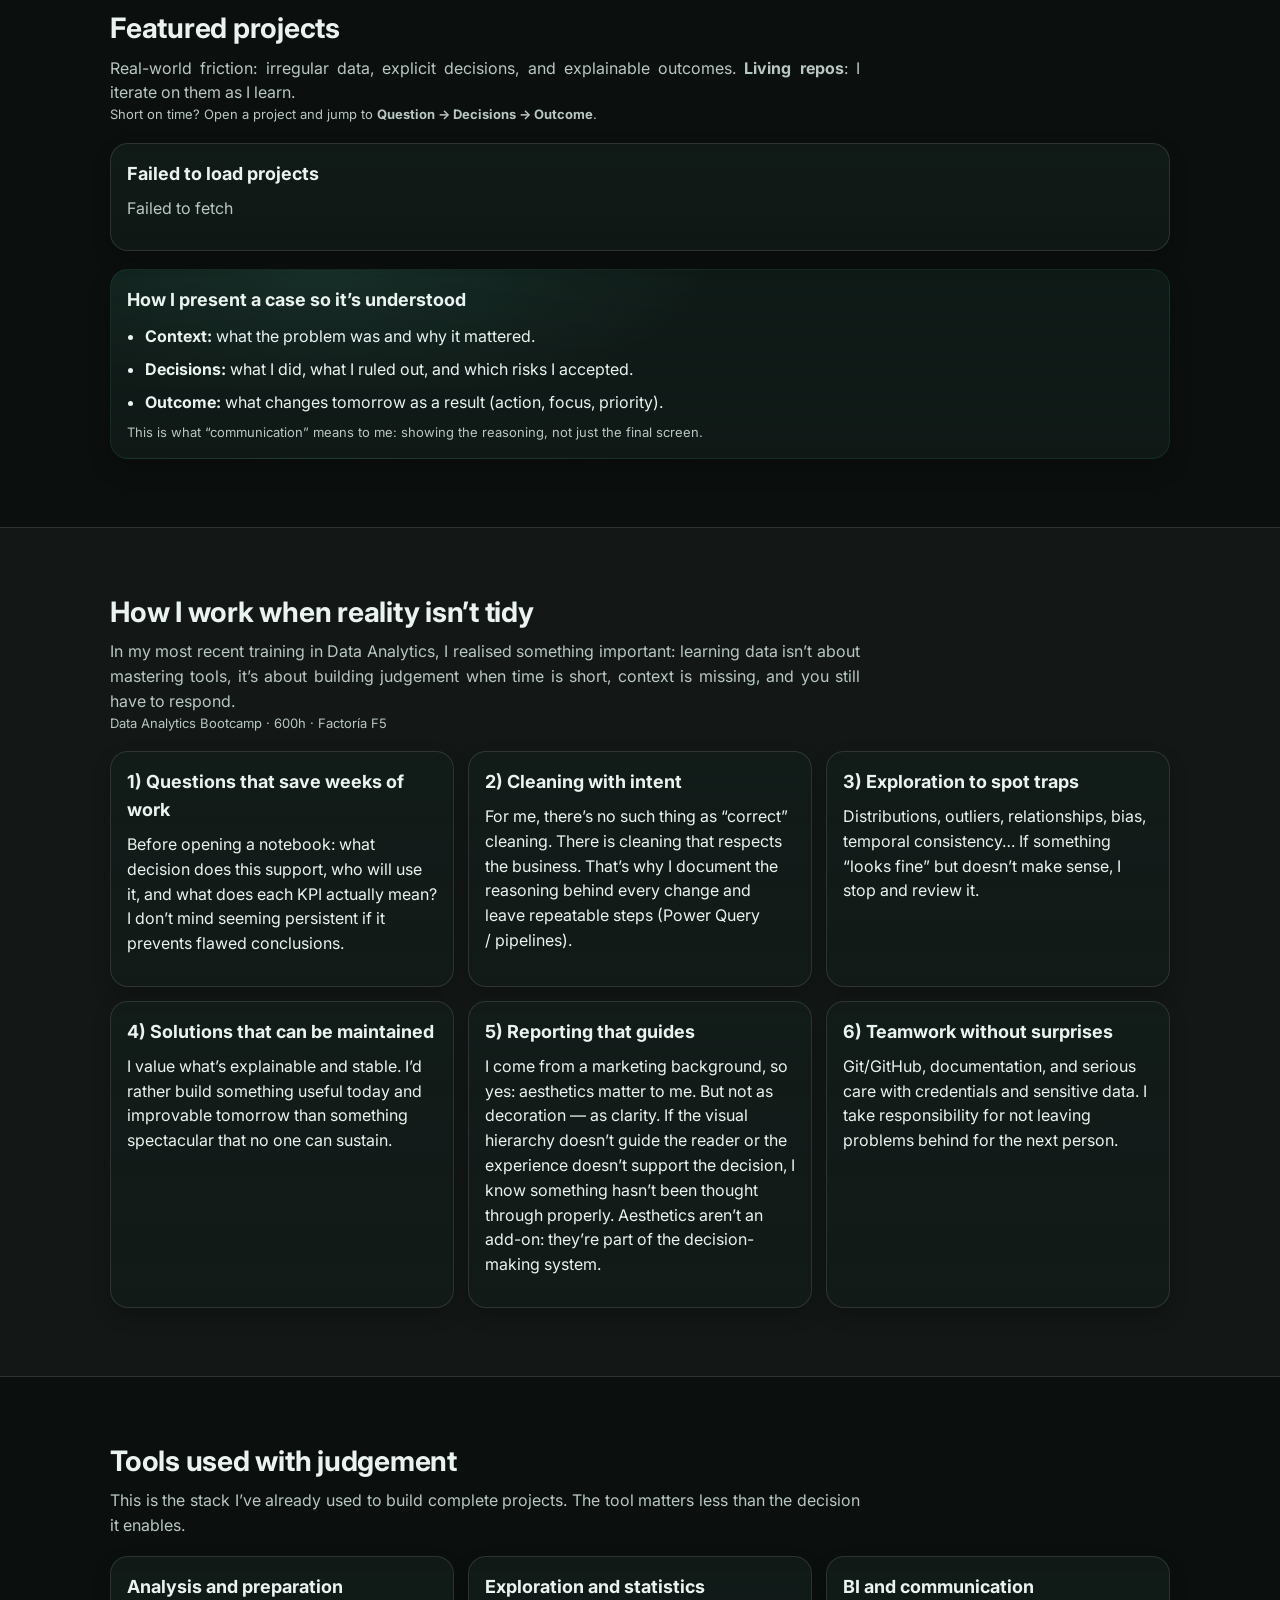
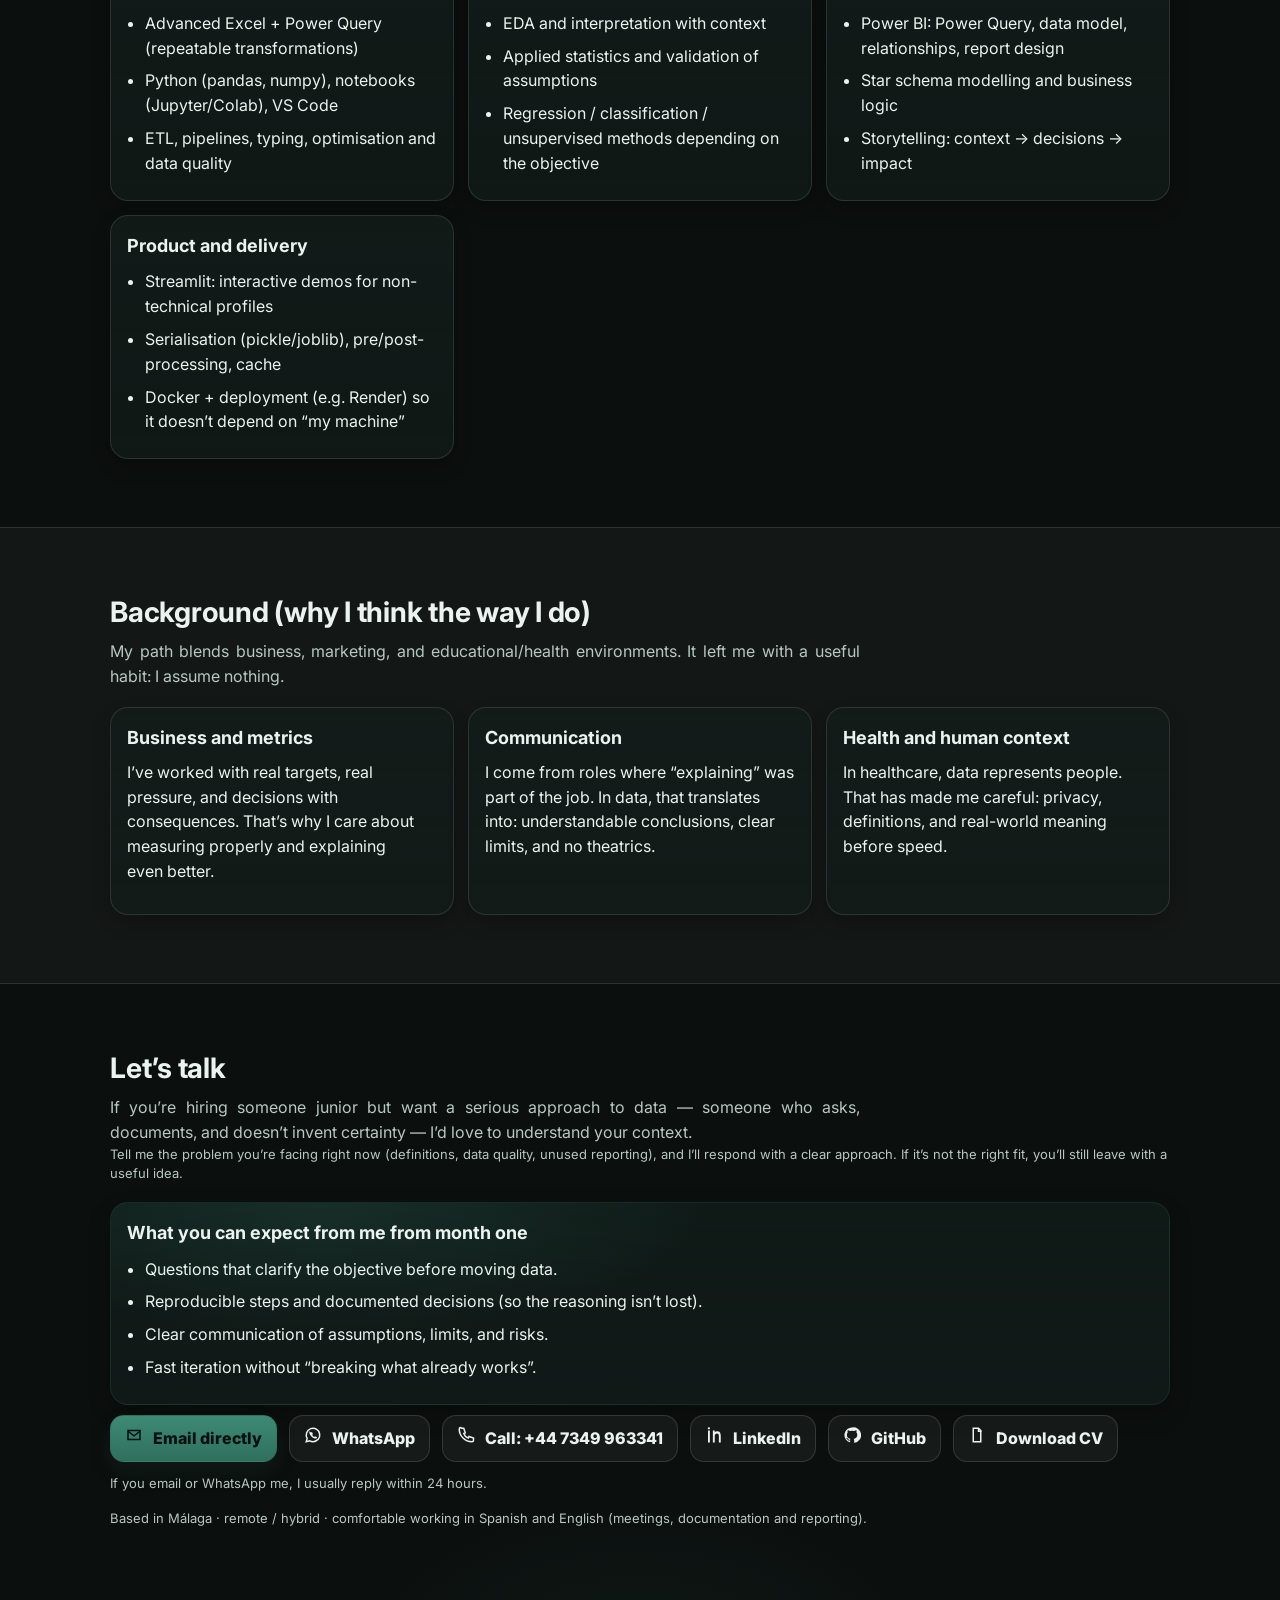
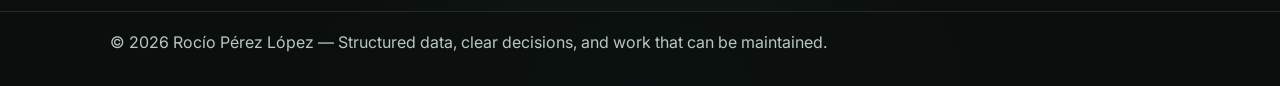
==== commit 2668d326: "feat(contact): improve contact CTAs with WhatsApp, icons and response-time note" ====
--- a/en/index.html
+++ b/en/index.html
@@ -126,11 +126,11 @@
             <a class="btn btn-primary" href="#proyectos">View projects</a>
             <a
               class="btn btn-ghost"
-              href="../assets/Rocio_Perez_Data_Analyst_CV.pdf"
+              href="../assets/Rocio_Perez_Data_Analyst_CV_EN.pdf"
               target="_blank"
               rel="noopener"
             >
-              Download CV (PDF)
+              Download CV
             </a>
           </div>
 
@@ -429,12 +429,75 @@
         </div>
 
         <div class="contact-row" role="group" aria-label="Contact links">
-          <a class="btn btn-primary" href="tel:+34653881191">Call: +34 653 881 191</a>
-          <a class="btn btn-ghost" href="mailto:rociointhecloud@gmail.com">Direct email</a>
-          <a class="btn btn-ghost" href="https://www.linkedin.com/in/rperezlopez" target="_blank" rel="noopener">LinkedIn</a>
-          <a class="btn btn-ghost" href="https://github.com/Rociointhecloud" target="_blank" rel="noopener">GitHub</a>
-          <a class="btn btn-ghost" href="../assets/Rocio_Perez_Data_Analyst_CV.pdf" target="_blank" rel="noopener">CV (PDF)</a>
-        </div>
+  <a class="btn btn-primary btn-icon" href="mailto:rociointhecloud@gmail.com" aria-label="Email Rocío">
+    <span class="icon" aria-hidden="true">
+      <svg viewBox="0 0 24 24" width="18" height="18" fill="none">
+        <path d="M4 6h16v12H4V6Z" stroke="currentColor" stroke-width="2" />
+        <path d="m4 7 8 6 8-6" stroke="currentColor" stroke-width="2" />
+      </svg>
+    </span>
+    Email directly
+  </a>
+
+  <a class="btn btn-ghost btn-icon"
+     href="https://wa.me/447349963341?text=Hi%20Roc%C3%ADo%2C%20I%20saw%20your%20portfolio%20and%20I%E2%80%99d%20love%20to%20share%20an%20opportunity."
+     target="_blank" rel="noopener"
+     aria-label="Message Rocío on WhatsApp">
+    <span class="icon" aria-hidden="true">
+      <svg viewBox="0 0 24 24" width="18" height="18" fill="none">
+        <path d="M12 21a9 9 0 1 0-7.8-4.5L3 21l4.7-1.2A8.9 8.9 0 0 0 12 21Z" stroke="currentColor" stroke-width="2" />
+        <path d="M9.2 8.8c.2-.4.4-.4.7-.4h.6c.2 0 .4 0 .5.3l.7 1.7c.1.3.1.5 0 .7l-.5.6c-.2.2-.2.4 0 .6.5.9 1.2 1.6 2.1 2.1.2.1.4.1.6 0l.6-.5c.2-.1.4-.1.7 0l1.7.7c.3.1.3.3.3.5v.6c0 .3 0 .5-.4.7-.6.4-1.6.5-2.9.1-1.4-.4-2.8-1.4-4-2.6-1.2-1.2-2.2-2.6-2.6-4-.4-1.3-.3-2.3.1-2.9Z" fill="currentColor"/>
+      </svg>
+    </span>
+    WhatsApp
+  </a>
+
+  <a class="btn btn-ghost btn-icon" href="tel:+447349963341" aria-label="Call Rocío at +44 7349 963341">
+    <span class="icon" aria-hidden="true">
+      <svg viewBox="0 0 24 24" width="18" height="18" fill="none">
+        <path d="M6 3h3l2 6-2 1c1 3 3 5 6 6l1-2 6 2v3c0 1-1 2-2 2-9.4 0-17-7.6-17-17 0-1 1-2 2-2Z" stroke="currentColor" stroke-width="2" />
+      </svg>
+    </span>
+    Call: +44 7349 963341
+  </a>
+
+  <a class="btn btn-ghost btn-icon" href="https://www.linkedin.com/in/rperezlopez" target="_blank" rel="noopener"
+     aria-label="Open Rocío’s LinkedIn (opens in a new tab)">
+    <span class="icon" aria-hidden="true">
+      <svg viewBox="0 0 24 24" width="18" height="18" fill="none">
+        <path d="M6.5 9H4v16h2.5V9Z" transform="translate(0 -3)" fill="currentColor"/>
+        <path d="M5.2 5.8a1.5 1.5 0 1 0 0-3 1.5 1.5 0 0 0 0 3Z" transform="translate(0 -1.2)" fill="currentColor"/>
+        <path d="M20 11.5c-1.2-1.3-2.8-1.6-4-1.6-1.3 0-2.3.5-3 1.3V9H10.5v16H13v-8.5c0-2.2 1.2-3.4 2.9-3.4 1.6 0 2.6 1.1 2.6 3.2V25H21v-9c0-1.9-.4-3.4-1-4.5Z" transform="translate(0 -3)" fill="currentColor"/>
+      </svg>
+    </span>
+    LinkedIn
+  </a>
+
+  <a class="btn btn-ghost btn-icon" href="https://github.com/Rociointhecloud" target="_blank" rel="noopener"
+     aria-label="Open Rocío’s GitHub (opens in a new tab)">
+    <span class="icon" aria-hidden="true">
+      <svg viewBox="0 0 24 24" width="18" height="18" fill="none">
+        <path fill="currentColor" d="M12 2a10 10 0 0 0-3.2 19.5c.5.1.7-.2.7-.5v-1.7c-3 .7-3.6-1.3-3.6-1.3-.5-1.2-1.2-1.5-1.2-1.5-1-.7.1-.7.1-.7 1.1.1 1.7 1.1 1.7 1.1 1 .1.7 2.1 2.9 1.5.1-.7.4-1.2.7-1.5-2.4-.3-4.9-1.2-4.9-5.4 0-1.2.4-2.1 1.1-2.9-.1-.3-.5-1.4.1-2.9 0 0 .9-.3 3 1.1a10 10 0 0 1 5.4 0c2.1-1.4 3-1.1 3-1.1.6 1.5.2 2.6.1 2.9.7.8 1.1 1.7 1.1 2.9 0 4.2-2.5 5.1-4.9 5.4.4.3.8 1 .8 2v3c0 .3.2.6.7.5A10 10 0 0 0 12 2Z"/>
+      </svg>
+    </span>
+    GitHub
+  </a>
+
+  <a class="btn btn-ghost btn-icon" href="../assets/Rocio_Perez_Data_Analyst_CV_EN.pdf" target="_blank" rel="noopener"
+     aria-label="Download CV as PDF (opens in a new tab)">
+    <span class="icon" aria-hidden="true">
+      <svg viewBox="0 0 24 24" width="18" height="18" fill="none">
+        <path d="M7 3h7l3 3v15H7V3Z" stroke="currentColor" stroke-width="2"/>
+        <path d="M14 3v4h4" stroke="currentColor" stroke-width="2"/>
+      </svg>
+    </span>
+    Download CV
+  </a>
+</div>
+
+<p class="muted microcopy" style="margin-top:12px;">
+  If you email or WhatsApp me, I usually reply within 24 hours.
+</p>
 
         <p class="muted microcopy" style="margin-top:16px;">
           Based in Málaga · remote / hybrid · comfortable working in Spanish and English (meetings, documentation and reporting).
@@ -461,4 +524,4 @@
     })();
   </script>
 </body>
-</html>+</html>
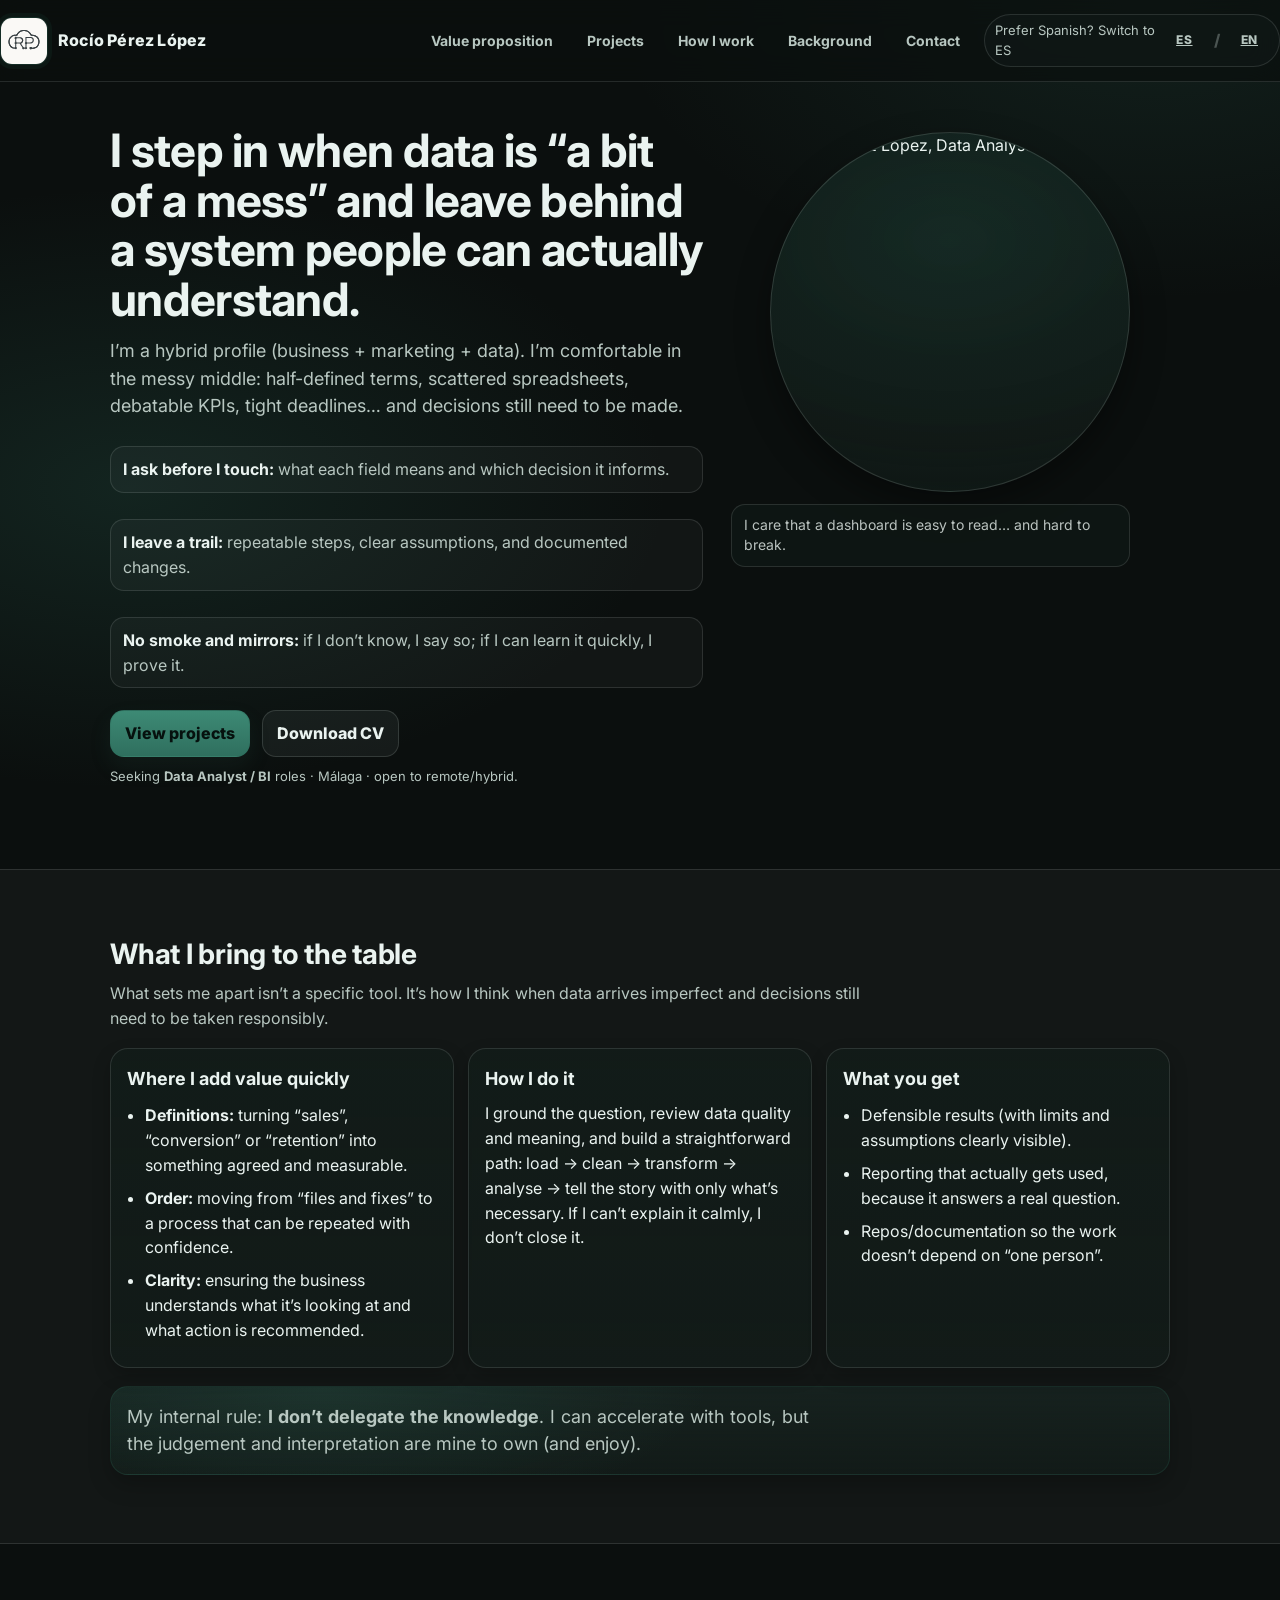
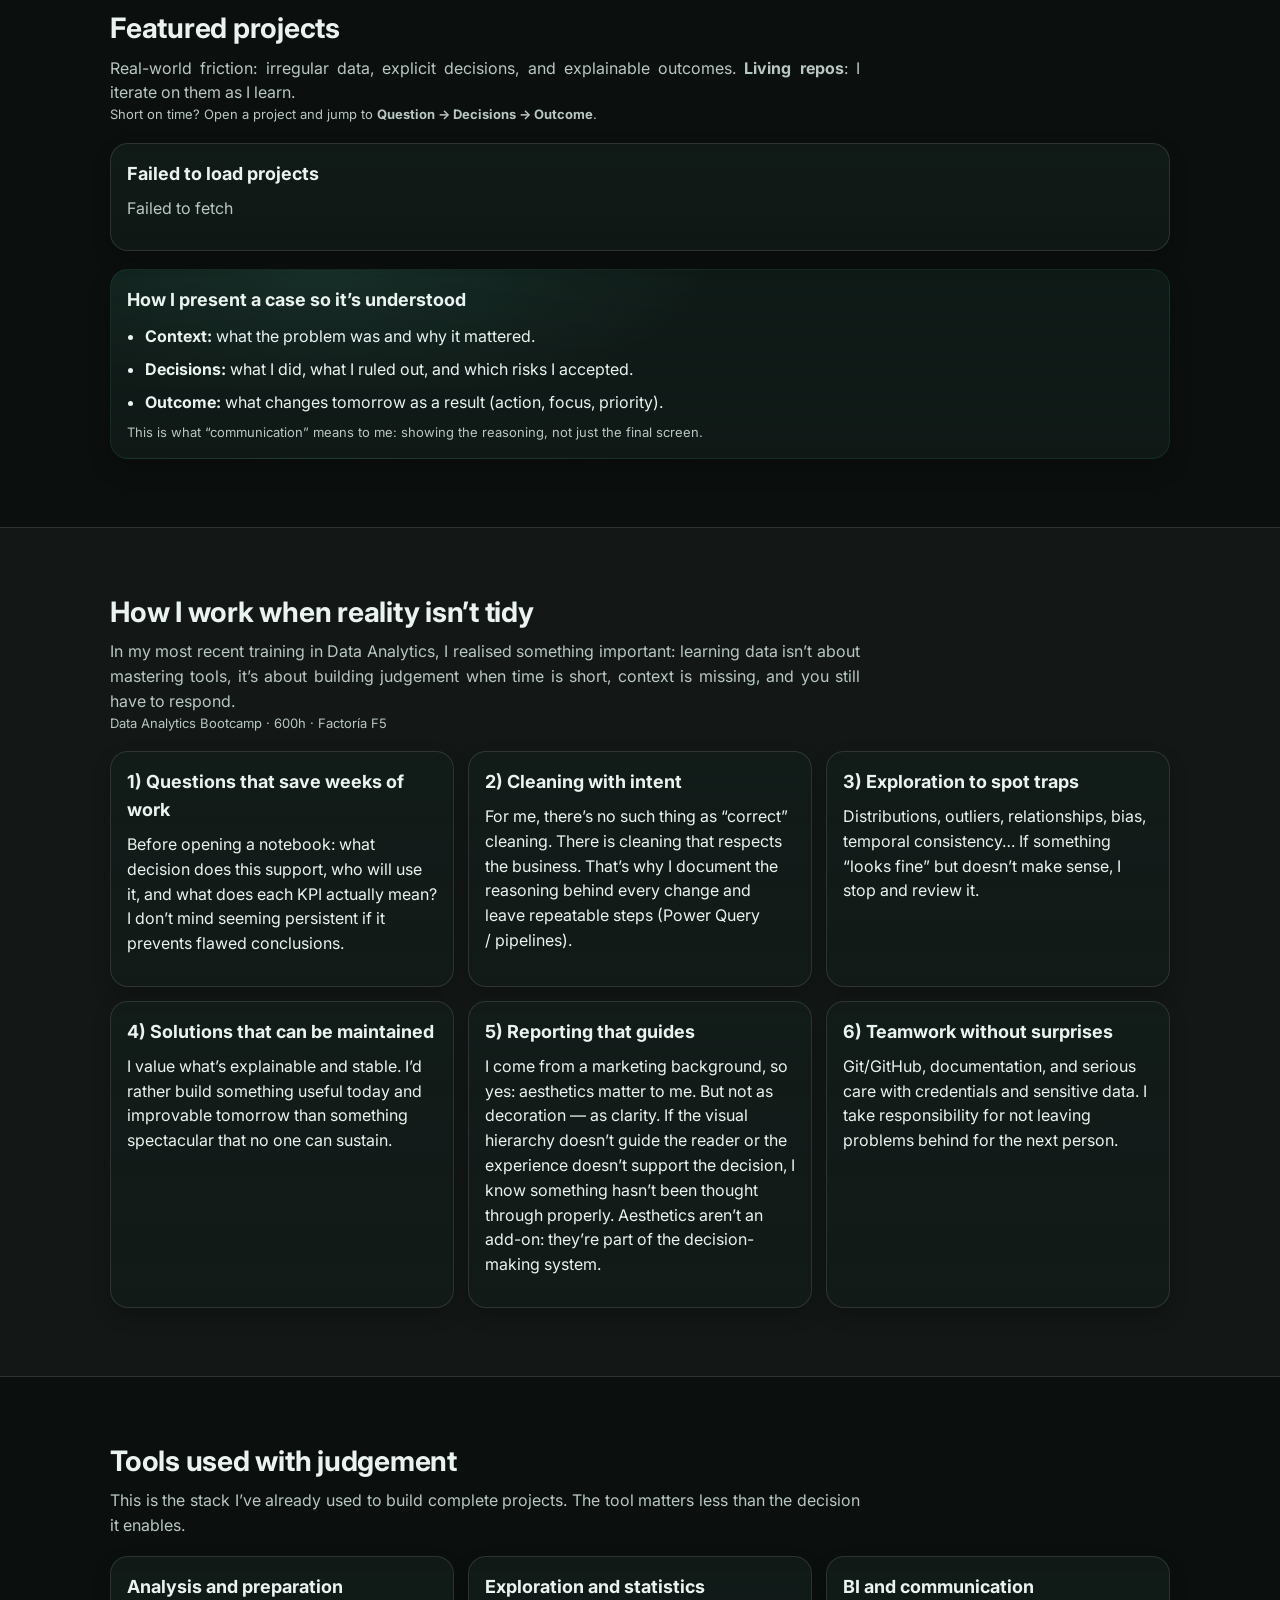
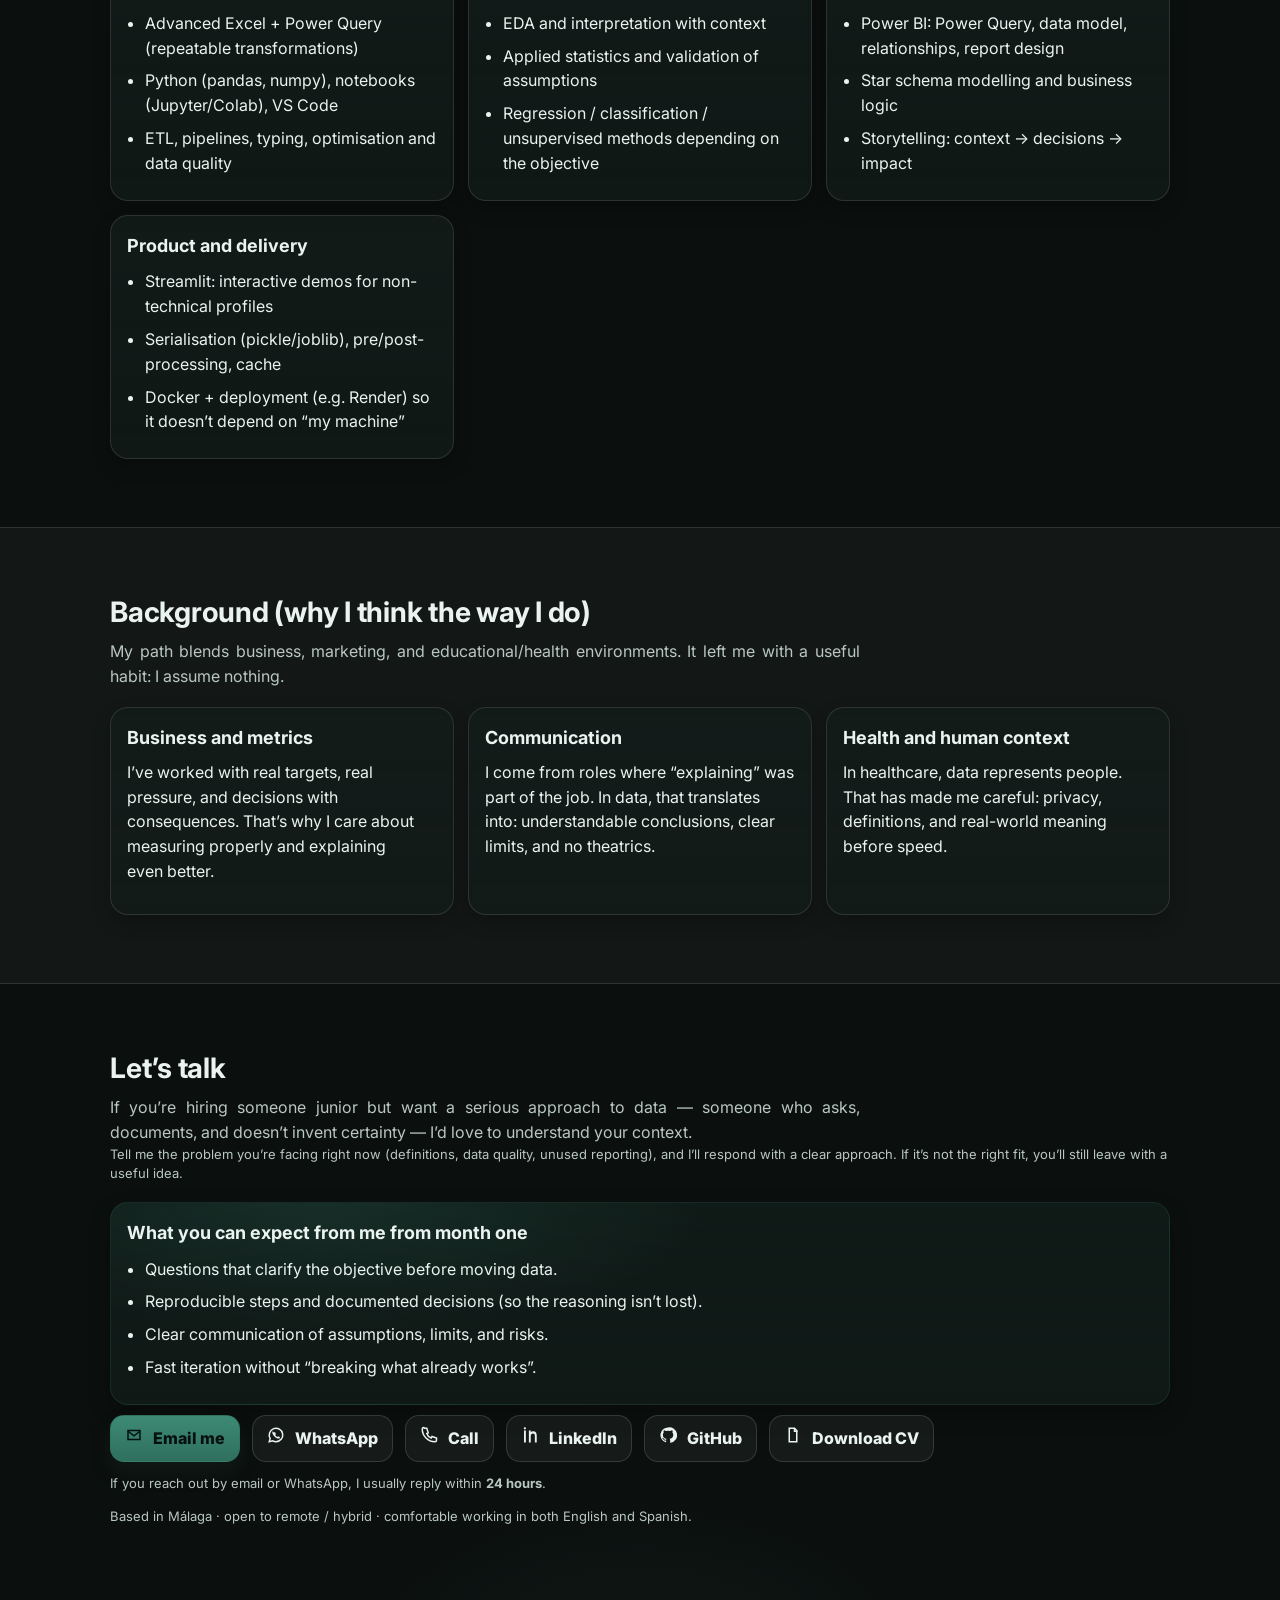
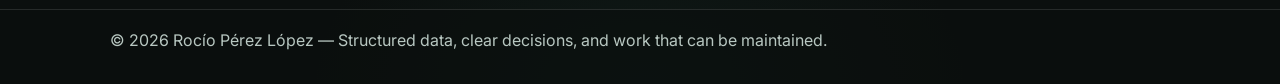
==== commit 8fc93f76: "feat(en-contact): align English contact section with ES version (icons, UX polish, UK number)" ====
--- a/en/index.html
+++ b/en/index.html
@@ -428,22 +428,31 @@
           </ul>
         </div>
 
-        <div class="contact-row" role="group" aria-label="Contact links">
-  <a class="btn btn-primary btn-icon" href="mailto:rociointhecloud@gmail.com" aria-label="Email Rocío">
+        <div class="contact-row" role="group" aria-label="Direct contact options">
+
+  <!-- Email -->
+  <a class="btn btn-primary btn-icon" href="mailto:rociointhecloud@gmail.com"
+     aria-label="Send an email to Rocío">
     <span class="icon" aria-hidden="true">
+      <!-- Mail -->
       <svg viewBox="0 0 24 24" width="18" height="18" fill="none">
         <path d="M4 6h16v12H4V6Z" stroke="currentColor" stroke-width="2" />
         <path d="m4 7 8 6 8-6" stroke="currentColor" stroke-width="2" />
       </svg>
     </span>
-    Email directly
+    Email me
   </a>
 
-  <a class="btn btn-ghost btn-icon"
-     href="https://wa.me/447349963341?text=Hi%20Roc%C3%ADo%2C%20I%20saw%20your%20portfolio%20and%20I%E2%80%99d%20love%20to%20share%20an%20opportunity."
-     target="_blank" rel="noopener"
-     aria-label="Message Rocío on WhatsApp">
+  <!-- WhatsApp -->
+  <a
+    class="btn btn-ghost btn-icon"
+    href="https://wa.me/447349963341?text=Hi%20Roc%C3%ADo%2C%20I%20came%20across%20your%20portfolio%20and%20would%20love%20to%20discuss%20an%20opportunity."
+    target="_blank"
+    rel="noopener"
+    aria-label="Open WhatsApp to message Rocío"
+  >
     <span class="icon" aria-hidden="true">
+      <!-- WhatsApp -->
       <svg viewBox="0 0 24 24" width="18" height="18" fill="none">
         <path d="M12 21a9 9 0 1 0-7.8-4.5L3 21l4.7-1.2A8.9 8.9 0 0 0 12 21Z" stroke="currentColor" stroke-width="2" />
         <path d="M9.2 8.8c.2-.4.4-.4.7-.4h.6c.2 0 .4 0 .5.3l.7 1.7c.1.3.1.5 0 .7l-.5.6c-.2.2-.2.4 0 .6.5.9 1.2 1.6 2.1 2.1.2.1.4.1.6 0l.6-.5c.2-.1.4-.1.7 0l1.7.7c.3.1.3.3.3.5v.6c0 .3 0 .5-.4.7-.6.4-1.6.5-2.9.1-1.4-.4-2.8-1.4-4-2.6-1.2-1.2-2.2-2.6-2.6-4-.4-1.3-.3-2.3.1-2.9Z" fill="currentColor"/>
@@ -452,18 +461,26 @@
     WhatsApp
   </a>
 
-  <a class="btn btn-ghost btn-icon" href="tel:+447349963341" aria-label="Call Rocío at +44 7349 963341">
+  <!-- Phone -->
+  <a class="btn btn-ghost btn-icon" href="tel:+447349963341"
+     aria-label="Call Rocío at +44 7349 963341">
     <span class="icon" aria-hidden="true">
+      <!-- Phone -->
       <svg viewBox="0 0 24 24" width="18" height="18" fill="none">
         <path d="M6 3h3l2 6-2 1c1 3 3 5 6 6l1-2 6 2v3c0 1-1 2-2 2-9.4 0-17-7.6-17-17 0-1 1-2 2-2Z" stroke="currentColor" stroke-width="2" />
       </svg>
     </span>
-    Call: +44 7349 963341
+    Call
   </a>
 
-  <a class="btn btn-ghost btn-icon" href="https://www.linkedin.com/in/rperezlopez" target="_blank" rel="noopener"
-     aria-label="Open Rocío’s LinkedIn (opens in a new tab)">
+  <!-- LinkedIn -->
+  <a class="btn btn-ghost btn-icon"
+     href="https://www.linkedin.com/in/rperezlopez"
+     target="_blank"
+     rel="noopener"
+     aria-label="Open Rocío’s LinkedIn profile (opens in a new tab)">
     <span class="icon" aria-hidden="true">
+      <!-- LinkedIn -->
       <svg viewBox="0 0 24 24" width="18" height="18" fill="none">
         <path d="M6.5 9H4v16h2.5V9Z" transform="translate(0 -3)" fill="currentColor"/>
         <path d="M5.2 5.8a1.5 1.5 0 1 0 0-3 1.5 1.5 0 0 0 0 3Z" transform="translate(0 -1.2)" fill="currentColor"/>
@@ -473,9 +490,14 @@
     LinkedIn
   </a>
 
-  <a class="btn btn-ghost btn-icon" href="https://github.com/Rociointhecloud" target="_blank" rel="noopener"
-     aria-label="Open Rocío’s GitHub (opens in a new tab)">
+  <!-- GitHub -->
+  <a class="btn btn-ghost btn-icon"
+     href="https://github.com/Rociointhecloud"
+     target="_blank"
+     rel="noopener"
+     aria-label="Open Rocío’s GitHub profile (opens in a new tab)">
     <span class="icon" aria-hidden="true">
+      <!-- GitHub -->
       <svg viewBox="0 0 24 24" width="18" height="18" fill="none">
         <path fill="currentColor" d="M12 2a10 10 0 0 0-3.2 19.5c.5.1.7-.2.7-.5v-1.7c-3 .7-3.6-1.3-3.6-1.3-.5-1.2-1.2-1.5-1.2-1.5-1-.7.1-.7.1-.7 1.1.1 1.7 1.1 1.7 1.1 1 .1.7 2.1 2.9 1.5.1-.7.4-1.2.7-1.5-2.4-.3-4.9-1.2-4.9-5.4 0-1.2.4-2.1 1.1-2.9-.1-.3-.5-1.4.1-2.9 0 0 .9-.3 3 1.1a10 10 0 0 1 5.4 0c2.1-1.4 3-1.1 3-1.1.6 1.5.2 2.6.1 2.9.7.8 1.1 1.7 1.1 2.9 0 4.2-2.5 5.1-4.9 5.4.4.3.8 1 .8 2v3c0 .3.2.6.7.5A10 10 0 0 0 12 2Z"/>
       </svg>
@@ -483,9 +505,14 @@
     GitHub
   </a>
 
-  <a class="btn btn-ghost btn-icon" href="../assets/Rocio_Perez_Data_Analyst_CV_EN.pdf" target="_blank" rel="noopener"
-     aria-label="Download CV as PDF (opens in a new tab)">
+  <!-- CV -->
+  <a class="btn btn-ghost btn-icon"
+     href="../assets/Rocio_Perez_Data_Analyst_CV_EN.pdf"
+     target="_blank"
+     rel="noopener"
+     aria-label="Download CV in PDF (opens in a new tab)">
     <span class="icon" aria-hidden="true">
+      <!-- File -->
       <svg viewBox="0 0 24 24" width="18" height="18" fill="none">
         <path d="M7 3h7l3 3v15H7V3Z" stroke="currentColor" stroke-width="2"/>
         <path d="M14 3v4h4" stroke="currentColor" stroke-width="2"/>
@@ -493,15 +520,16 @@
     </span>
     Download CV
   </a>
+
 </div>
 
 <p class="muted microcopy" style="margin-top:12px;">
-  If you email or WhatsApp me, I usually reply within 24 hours.
+  If you reach out by email or WhatsApp, I usually reply within <strong>24 hours</strong>.
 </p>
 
-        <p class="muted microcopy" style="margin-top:16px;">
-          Based in Málaga · remote / hybrid · comfortable working in Spanish and English (meetings, documentation and reporting).
-        </p>
+<p class="muted microcopy" style="margin-top:10px;">
+  Based in Málaga · open to remote / hybrid · comfortable working in both English and Spanish.
+</p>
       </div>
     </section>
 
--- a/styles.css
+++ b/styles.css
@@ -36,6 +36,12 @@
   /* Motion */
   --ease: cubic-bezier(.2,.9,.2,1);
   --t: 180ms;
+
+  /* UI tiny helpers */
+  --icon: 18px;              /* tamaño iconos en botones */
+  --btn-gap: 10px;           /* separación icono-texto */
+  --pill-bg: rgba(234,243,240,.06);
+  --pill-border: rgba(234,243,240,.14);
 }
 
 *{box-sizing:border-box}
@@ -571,3 +577,31 @@
     margin: 0 auto;
   }
 }
+
+/* ==========================================================
+   Contact polish (icon buttons + microcopy pill)
+========================================================== */
+
+/* Botones con icono (SVG inline) */
+.btn svg{
+  width: var(--icon);
+  height: var(--icon);
+  flex: 0 0 auto;
+}
+
+/* Separación icono-texto */
+.btn{
+  gap: var(--btn-gap);
+}
+
+/* Microcopy tipo badge (< 24h) */
+.contact-note{
+  display:inline-flex;
+  align-items:center;
+  gap:8px;
+  margin-top:12px;
+  padding:8px 10px;
+  border-radius:999px;
+  background: var(--pill-bg);
+  border:1px solid var(--pill-border);
+}
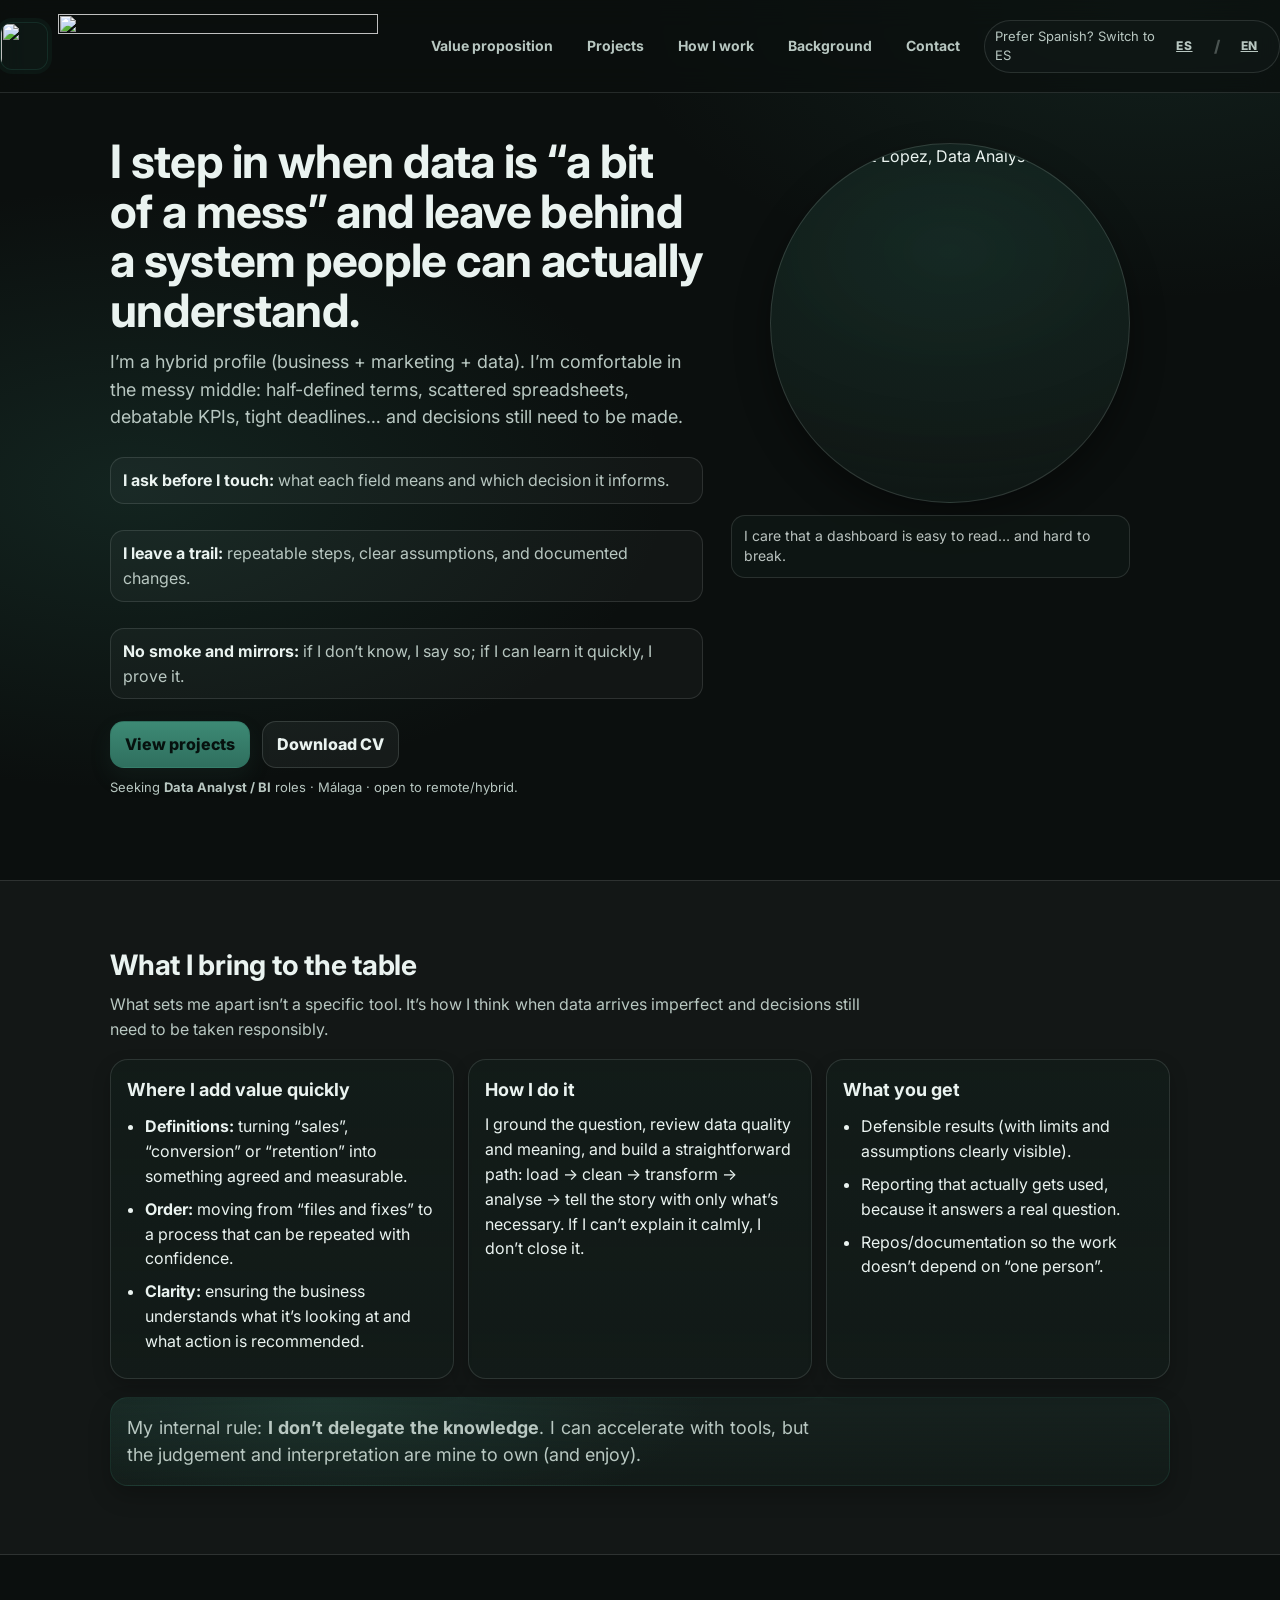
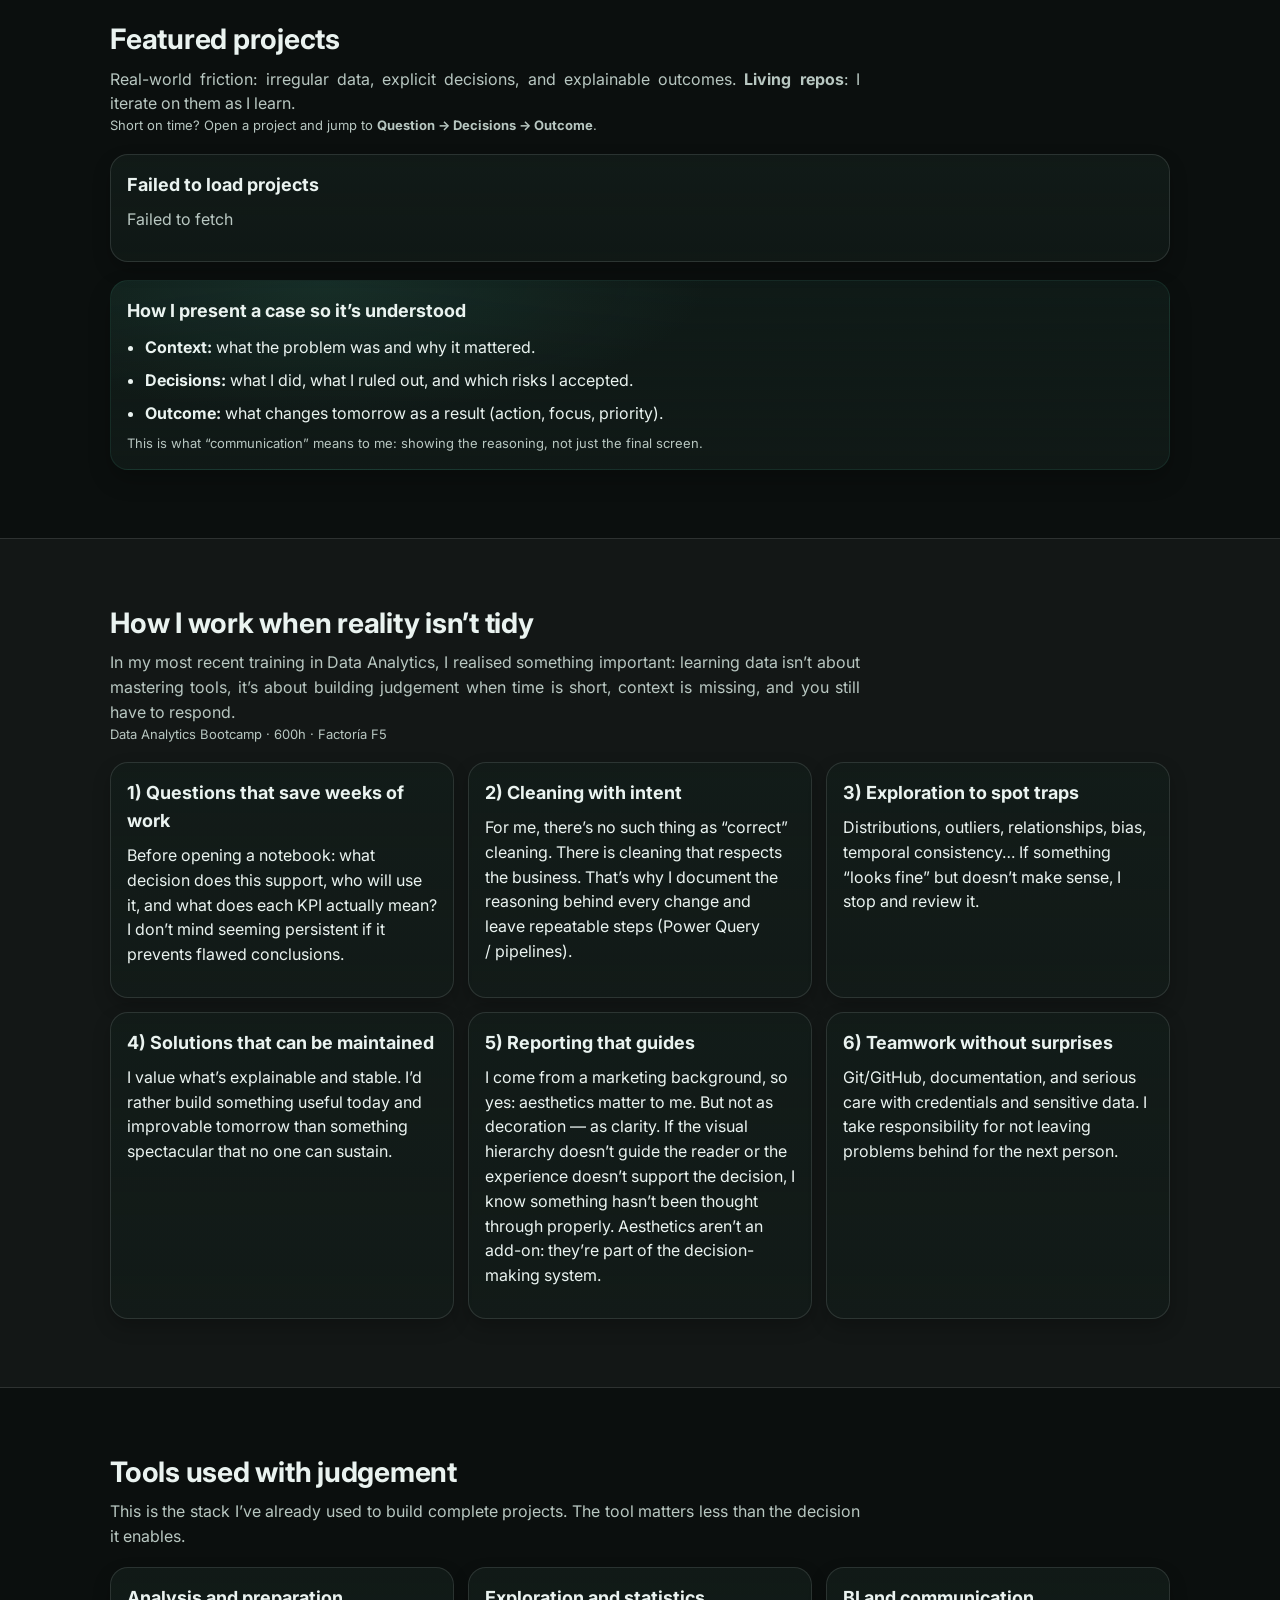
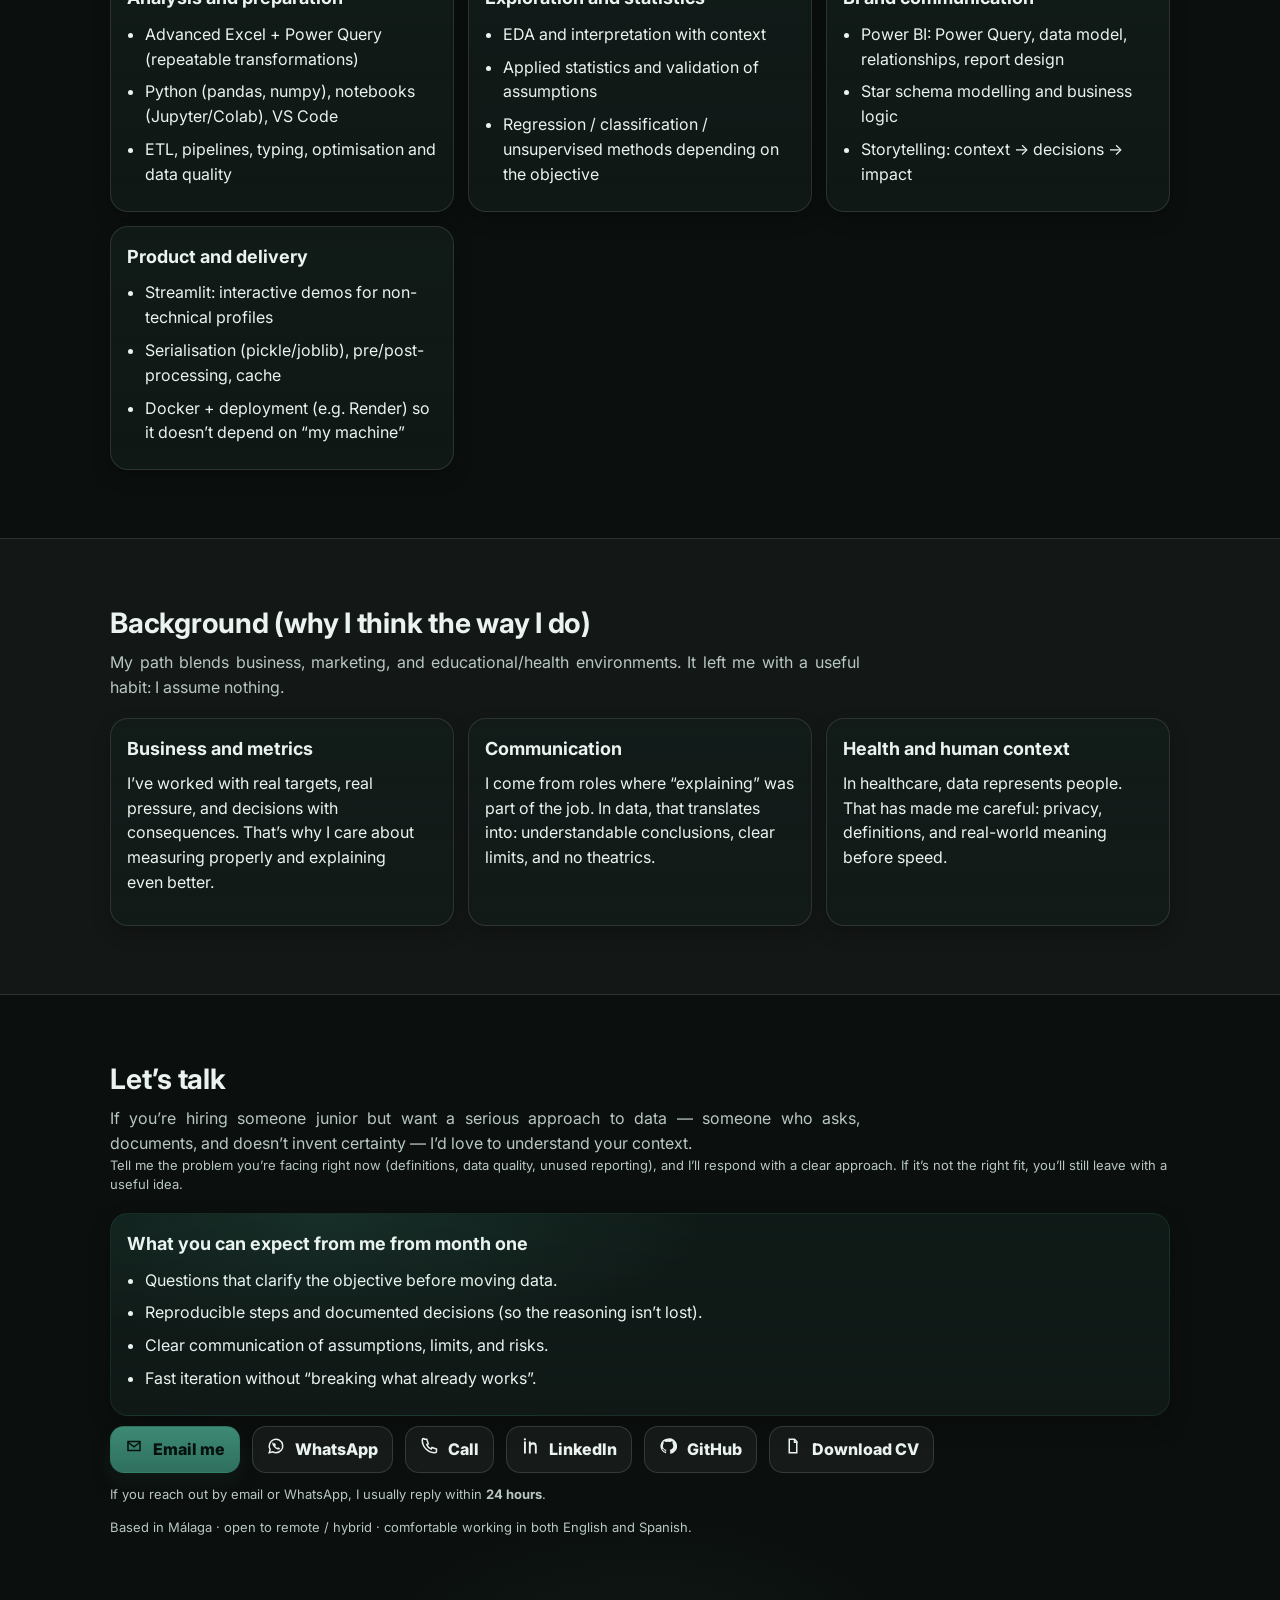
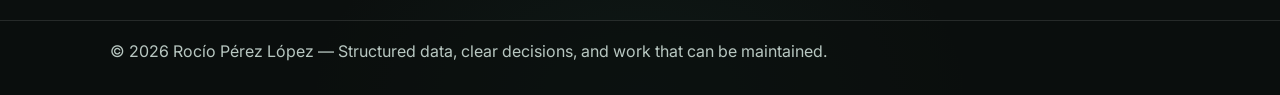
==== commit cb182767: "feat(brand): add header wordmark svg ES version" ====
--- a/en/index.html
+++ b/en/index.html
@@ -48,13 +48,22 @@
 
   <header class="site-header" role="banner">
     <nav class="nav" aria-label="Main navigation">
-      <a class="brand" href="#top" aria-label="Go to top">
-        <picture class="brand-mark" aria-hidden="true">
-          <source srcset="../assets/rocio-data-analytics-logo.svg" type="image/svg+xml" />
-          <img src="../assets/rocio-data-analytics-logo.png" alt="" width="48" height="48" />
-        </picture>
-        <span>Rocío Pérez López</span>
-      </a>
+      <a class="brand" href="#top" aria-label="Ir al inicio">
+  <picture class="brand-mark" aria-hidden="true">
+    <source srcset="assets/rocio-data-analytics-logo.svg" type="image/svg+xml" />
+    <img src="assets/rocio-data-analytics-logo.png" alt="" width="48" height="48" />
+  </picture>
+
+  <img
+    class="brand-wordmark"
+    src="assets/rocio-signature.svg"
+    alt=""
+    aria-hidden="true"
+    width="320"
+    height="64"
+    decoding="async"
+  />
+</a>
 
       <div class="nav-actions">
         <!-- NAV LINKS -->
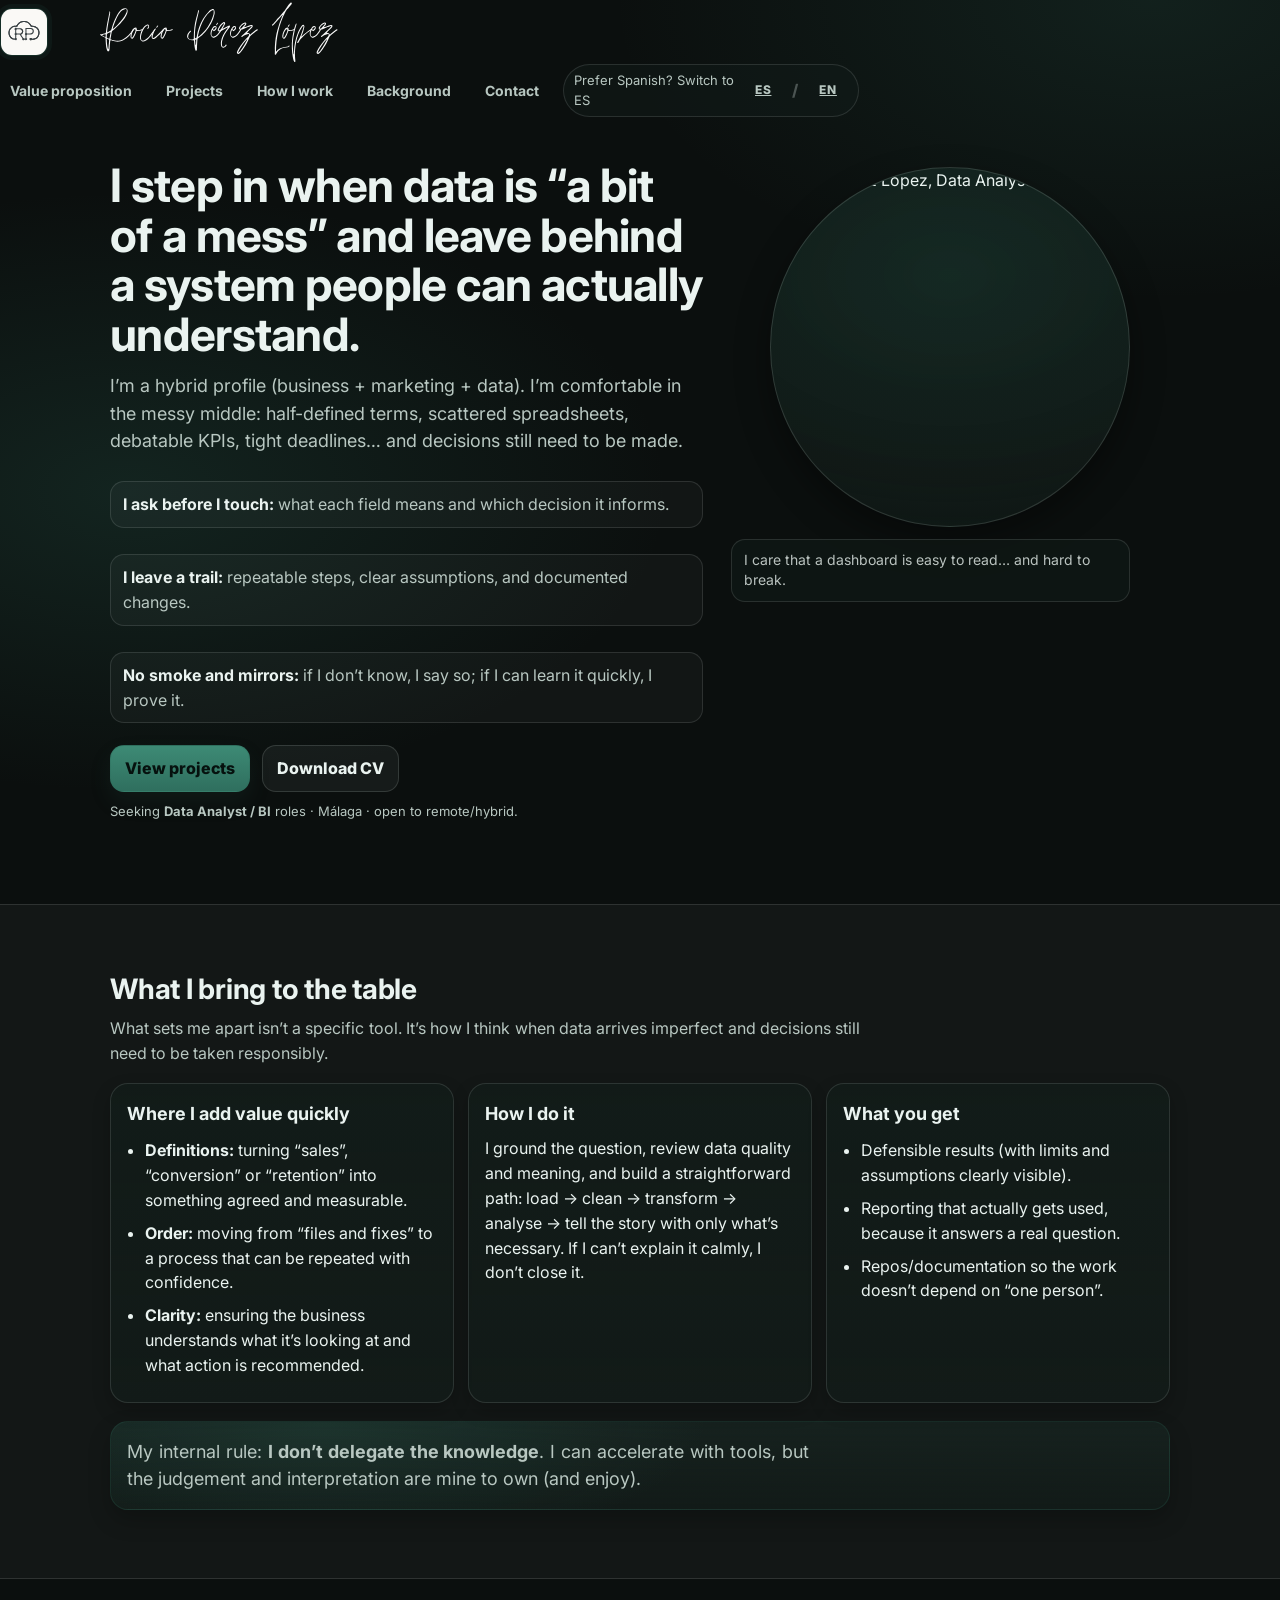
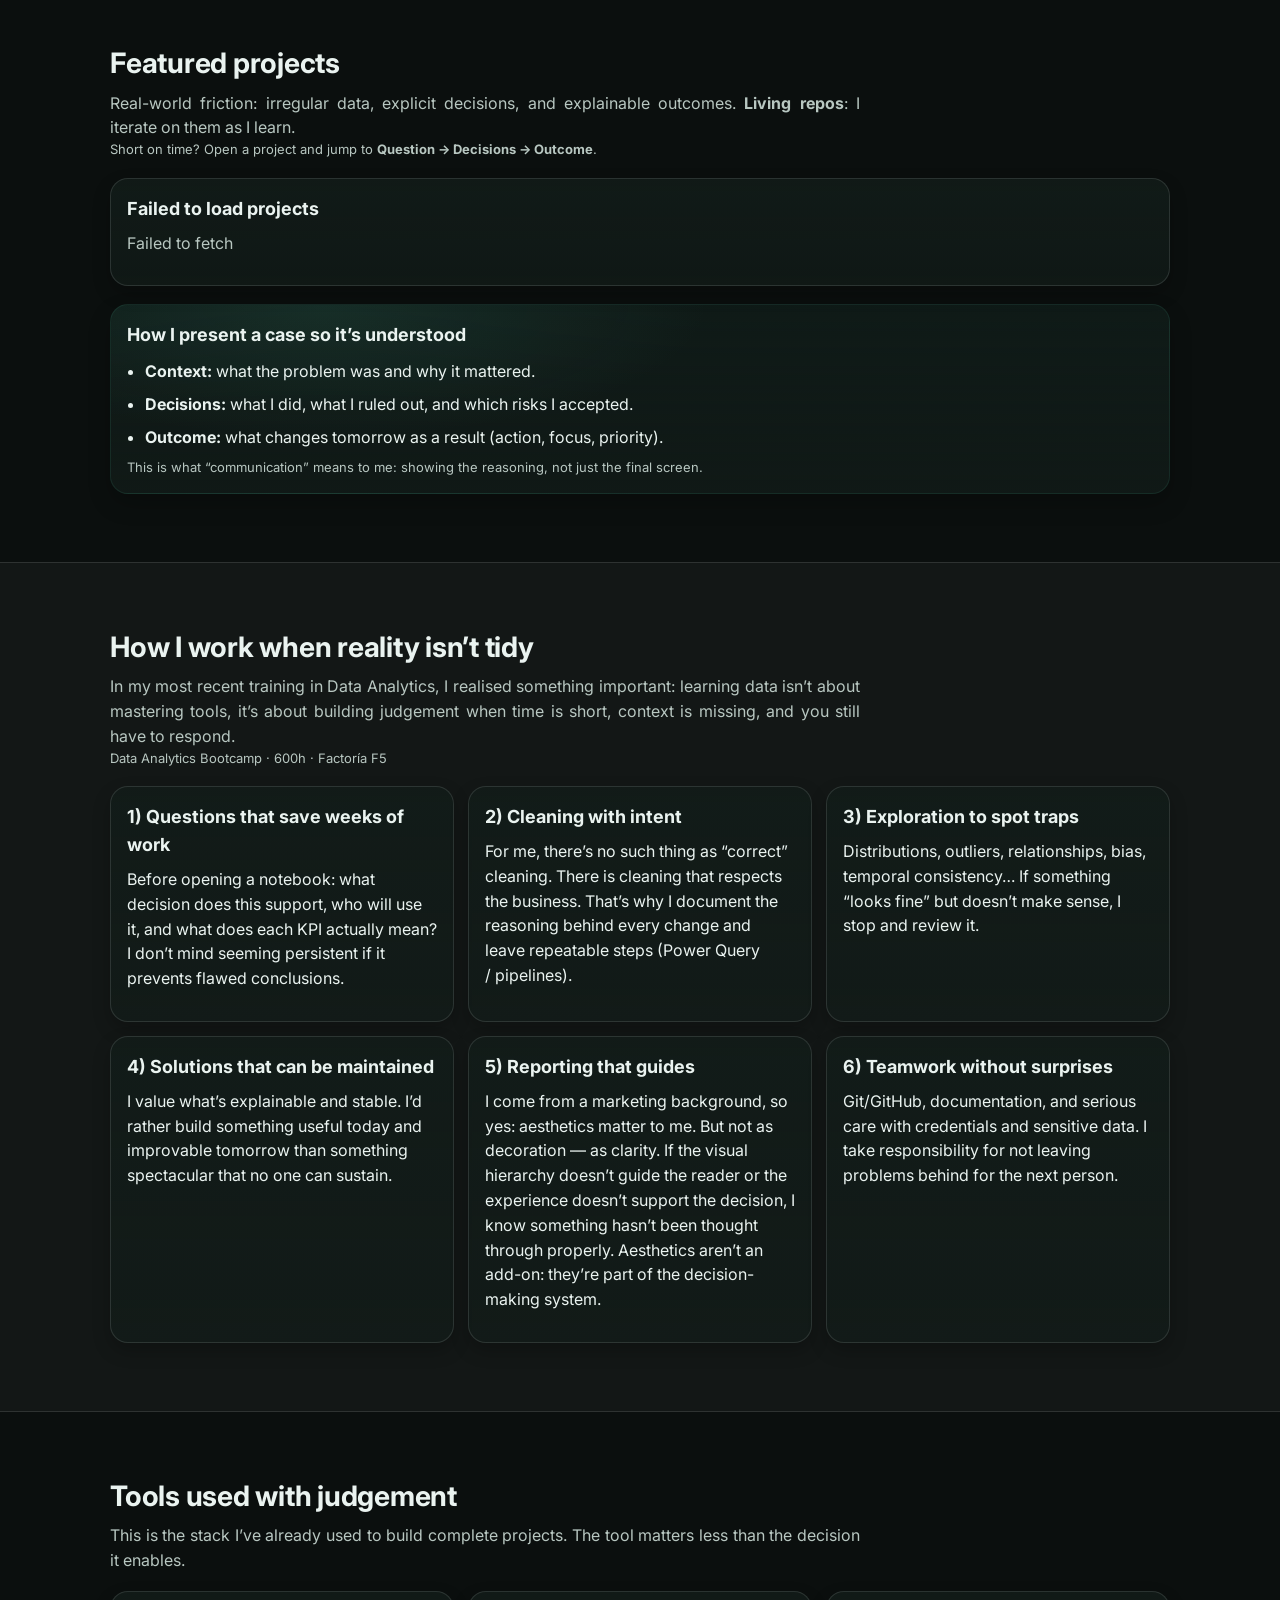
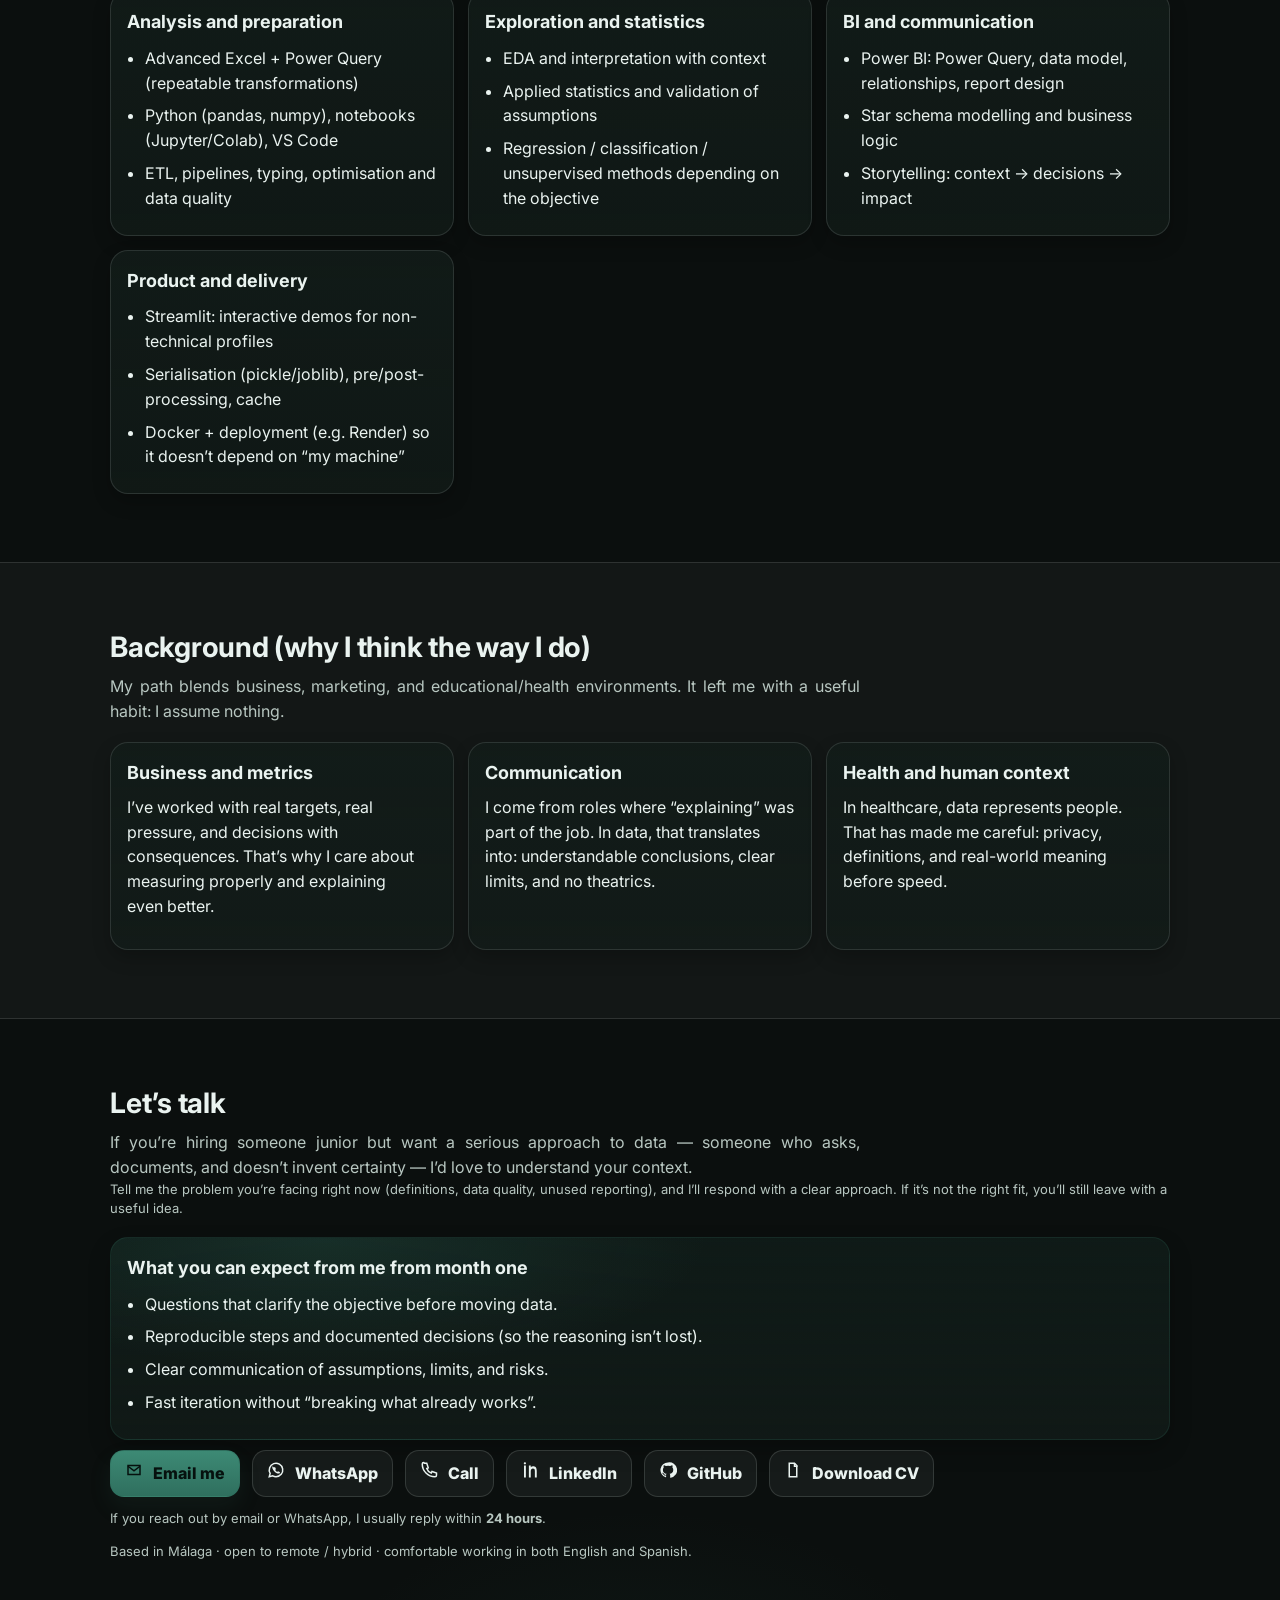
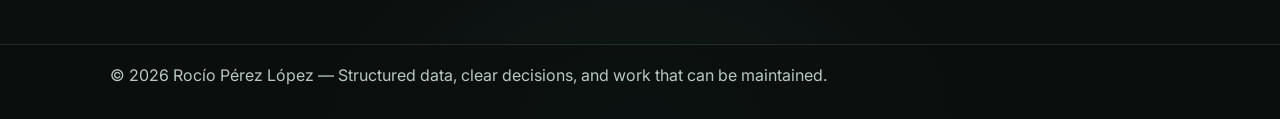
==== commit 1890754a: "fix(en): correct asset paths for logo and signature in header" ====
--- a/en/index.html
+++ b/en/index.html
@@ -44,21 +44,16 @@
 </head>
 
 <body>
-  <a class="skip-link" href="#main">Skip to main content</a>
-
-  <header class="site-header" role="banner">
-    <nav class="nav" aria-label="Main navigation">
-      <a class="brand" href="#top" aria-label="Ir al inicio">
+  <a class="brand" href="#top" aria-label="Go to top">
   <picture class="brand-mark" aria-hidden="true">
-    <source srcset="assets/rocio-data-analytics-logo.svg" type="image/svg+xml" />
-    <img src="assets/rocio-data-analytics-logo.png" alt="" width="48" height="48" />
+    <source srcset="../assets/rocio-data-analytics-logo.svg" type="image/svg+xml" />
+    <img src="../assets/rocio-data-analytics-logo.png" alt="" width="48" height="48" />
   </picture>
 
   <img
     class="brand-wordmark"
-    src="assets/rocio-signature.svg"
-    alt=""
-    aria-hidden="true"
+    src="../assets/rocio-signature.svg"
+    alt="Rocío Pérez López"
     width="320"
     height="64"
     decoding="async"
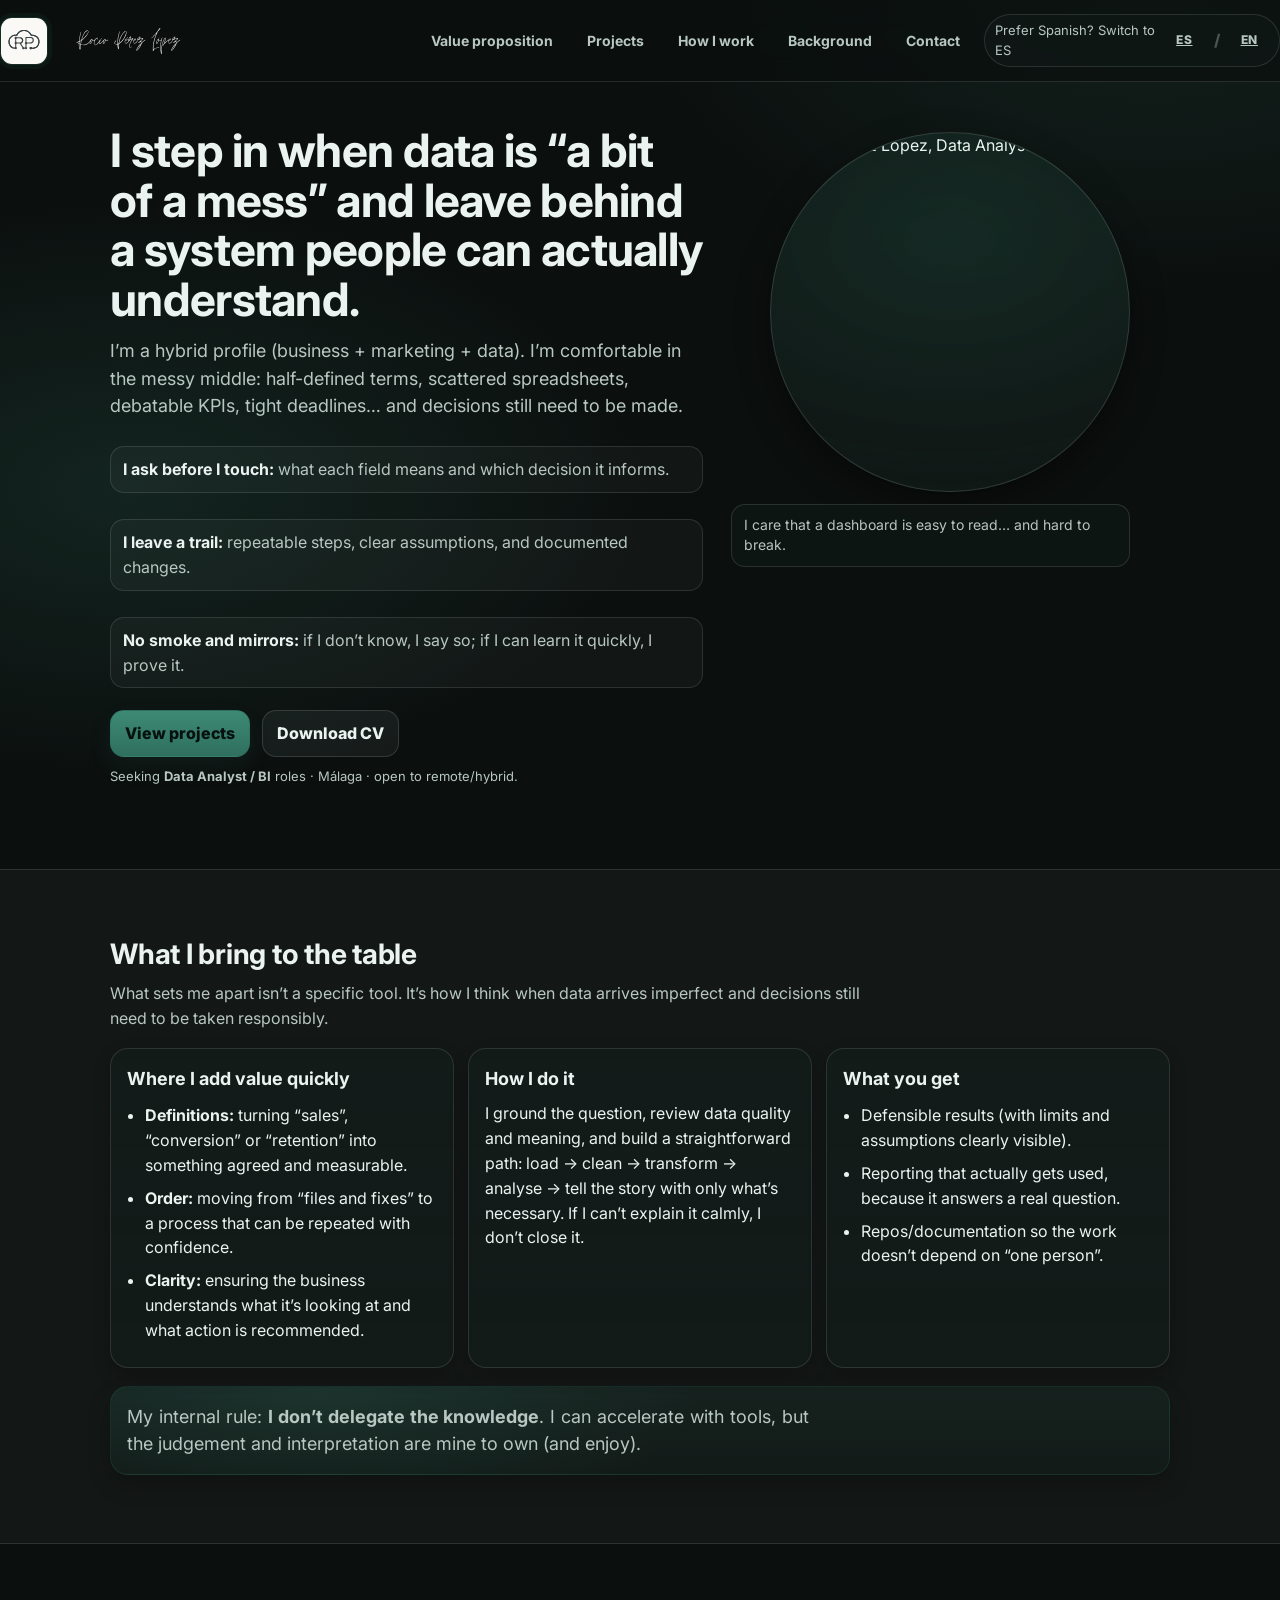
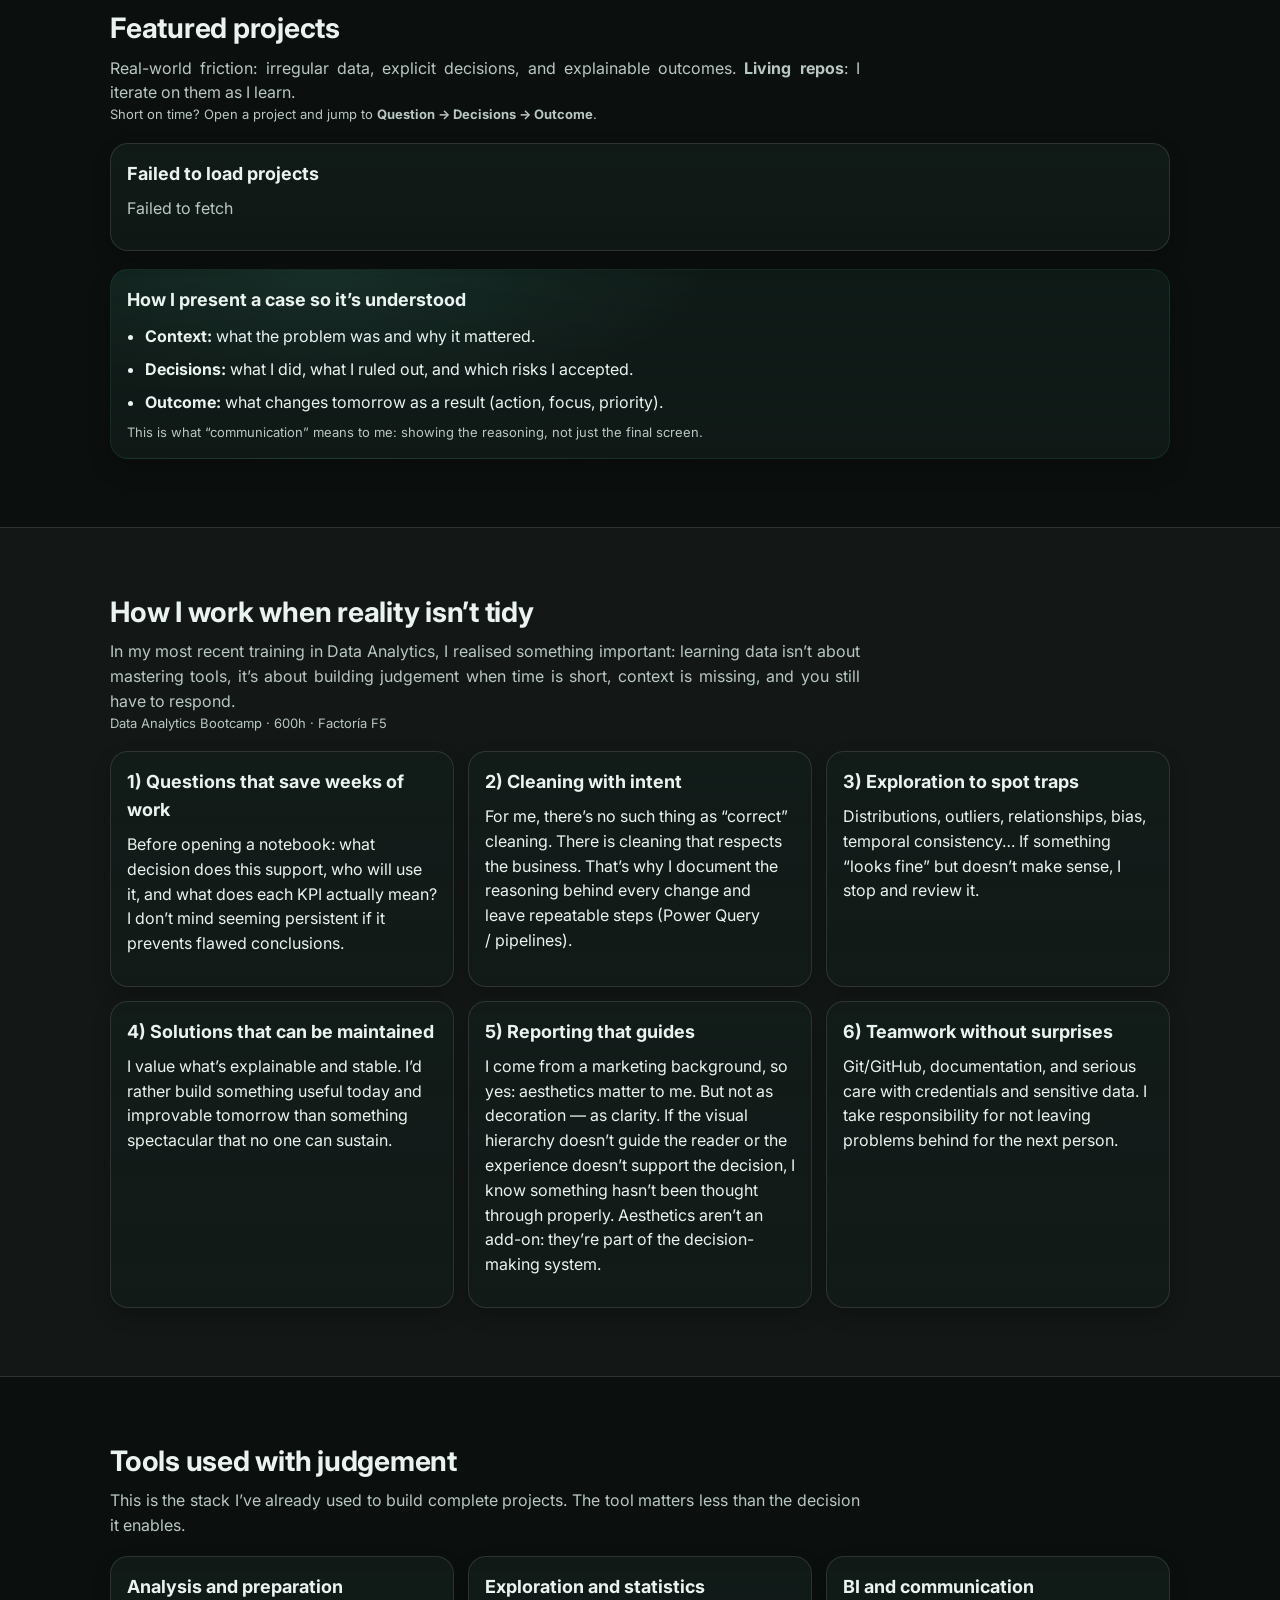
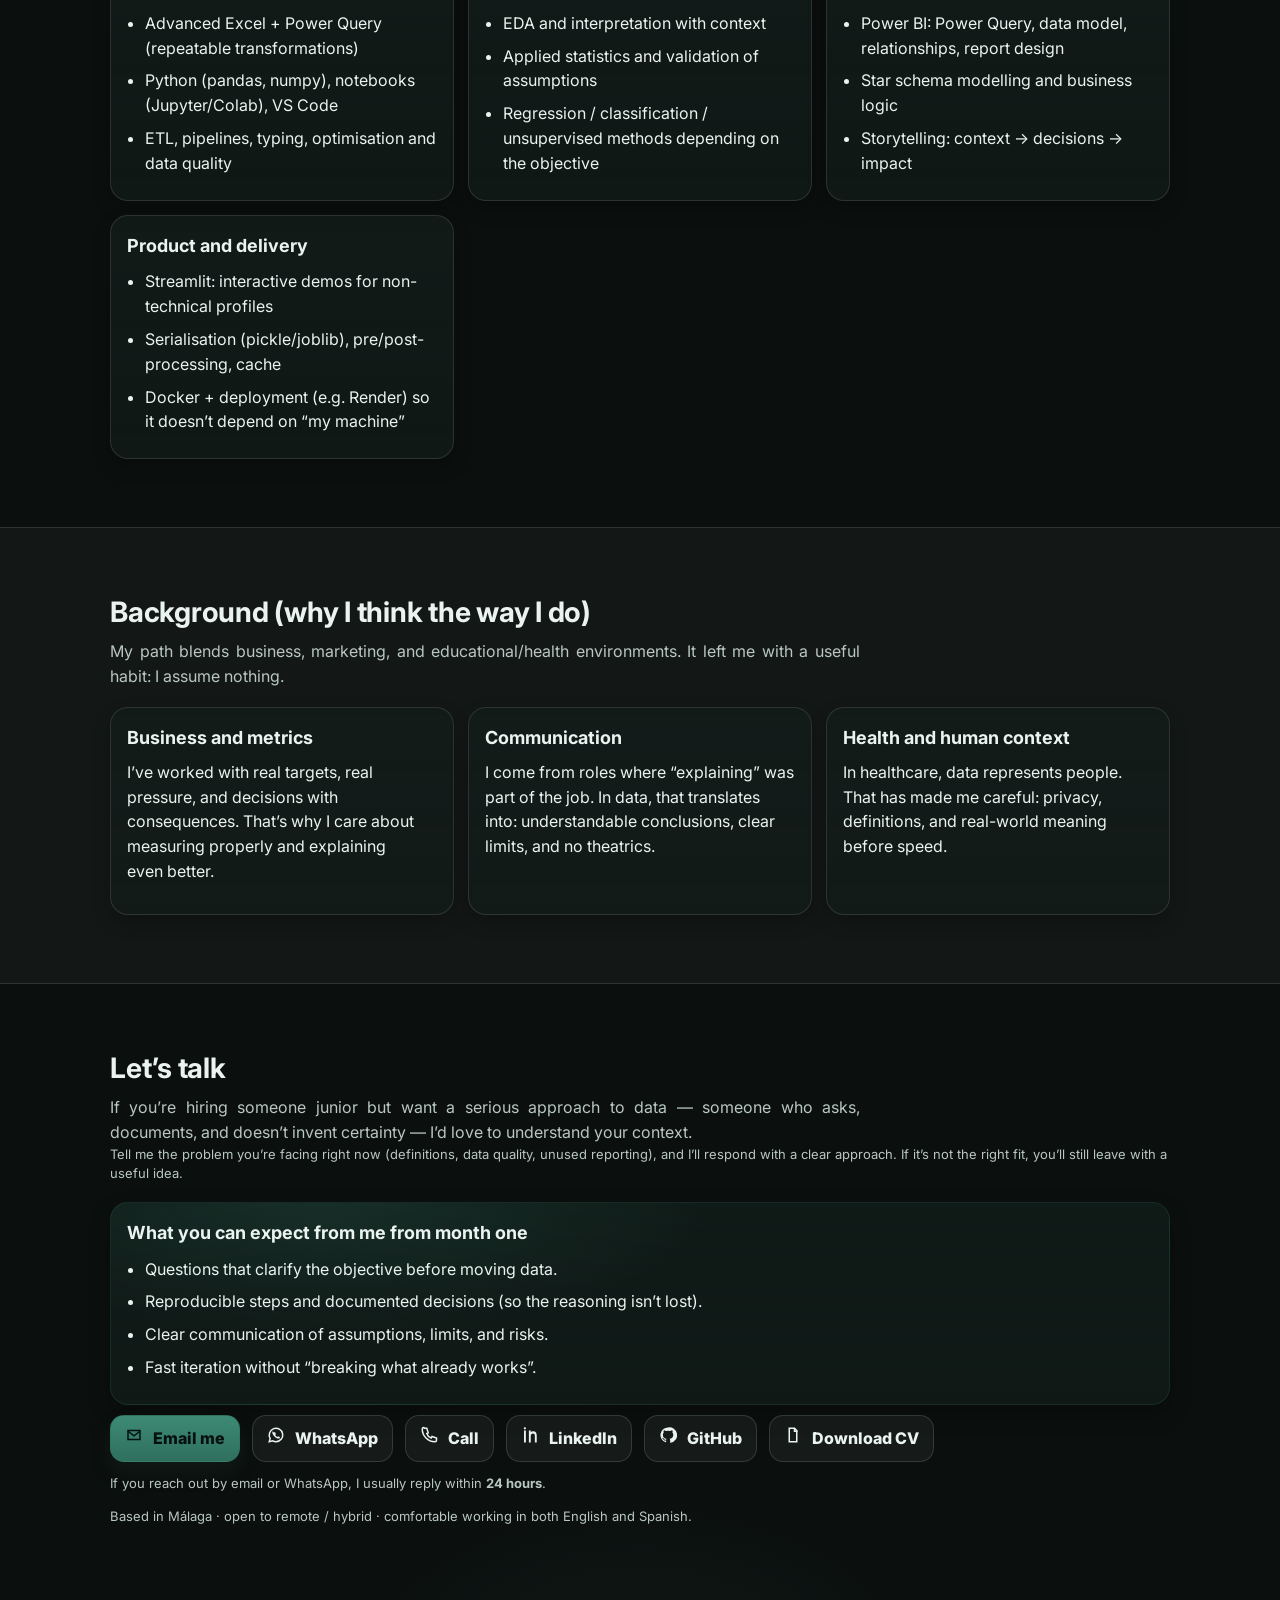
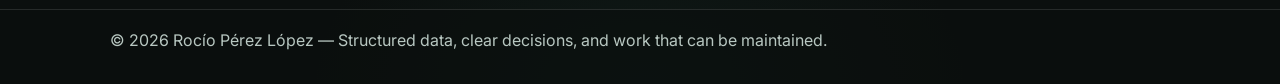
==== commit 86ac7ace: "fix(en): restore header/nav wrapper for consistent sticky header layout" ====
--- a/en/index.html
+++ b/en/index.html
@@ -44,21 +44,25 @@
 </head>
 
 <body>
-  <a class="brand" href="#top" aria-label="Go to top">
-  <picture class="brand-mark" aria-hidden="true">
-    <source srcset="../assets/rocio-data-analytics-logo.svg" type="image/svg+xml" />
-    <img src="../assets/rocio-data-analytics-logo.png" alt="" width="48" height="48" />
-  </picture>
-
-  <img
-    class="brand-wordmark"
-    src="../assets/rocio-signature.svg"
-    alt="Rocío Pérez López"
-    width="320"
-    height="64"
-    decoding="async"
-  />
-</a>
+  <a class="skip-link" href="#main">Skip to main content</a>
+
+  <header class="site-header" role="banner">
+    <nav class="nav" aria-label="Primary navigation">
+      <a class="brand" href="#top" aria-label="Go to top">
+        <picture class="brand-mark" aria-hidden="true">
+          <source srcset="../assets/rocio-data-analytics-logo.svg" type="image/svg+xml" />
+          <img src="../assets/rocio-data-analytics-logo.png" alt="" width="48" height="48" />
+        </picture>
+
+        <img
+          class="brand-wordmark"
+          src="../assets/rocio-signature.svg"
+          alt="Rocío Pérez López"
+          width="320"
+          height="64"
+          decoding="async"
+        />
+      </a>
 
       <div class="nav-actions">
         <!-- NAV LINKS -->
@@ -68,31 +72,13 @@
         <a class="nav-link" href="#trayectoria">Background</a>
         <a class="nav-link" href="#contacto">Contact</a>
 
-        <!-- LANGUAGE SWITCH (simple + reliable links) -->
+        <!-- LANGUAGE SWITCH -->
         <div class="lang-switch" role="group" aria-label="Language switch">
-          <span class="lang-hint muted microcopy">
-            Prefer Spanish? Switch to ES
-          </span>
-
-          <a
-            class="lang-btn"
-            href="/"
-            aria-label="Switch to Spanish version"
-            aria-pressed="false"
-          >
-            ES
-          </a>
-
+          <span class="lang-hint muted microcopy">Prefer Spanish? Switch to ES</span>
+
+          <a class="lang-btn" href="/" aria-label="Switch to Spanish version" aria-pressed="false">ES</a>
           <span class="lang-sep" aria-hidden="true">/</span>
-
-          <a
-            class="lang-btn"
-            href="/en/"
-            aria-label="Switch to English version"
-            aria-pressed="true"
-          >
-            EN
-          </a>
+          <a class="lang-btn" href="/en/" aria-label="Switch to English version" aria-pressed="true">EN</a>
         </div>
       </div>
     </nav>
--- a/styles.css
+++ b/styles.css
@@ -121,19 +121,30 @@
   z-index:20;
 }
 .nav{
-  display:flex; align-items:center; justify-content:space-between;
+  display:flex;
+  align-items:center;
+  justify-content:space-between;
   gap:16px;
   padding:14px 0;
 }
 
+/* para que en móvil no se rompa el header */
+@media (max-width: 700px){
+  .nav{flex-wrap:wrap}
+}
+
 /* Brand */
 .brand{
-  display:inline-flex;
+  display:flex;
   align-items:center;
   gap:10px;
   text-decoration:none;
   font-weight:800;
   letter-spacing:.2px;
+
+  /* evita overflow del wordmark */
+  flex: 0 1 auto;
+  min-width: 0;
 }
 .brand:focus{
   outline:none;
@@ -168,15 +179,42 @@
   transform: translateY(-1px);
 }
 
+/* ✅ Wordmark: controlado por HEIGHT (más estable entre ES/EN) */
+.brand-wordmark{
+  display:block;
+  height: 26px;
+  width:auto;
+  max-width: 240px;   /* evita invadir el menú */
+  opacity:.96;
+}
+
+@media (min-width: 980px){
+  .brand-wordmark{
+    height: 28px;
+    max-width: 280px;
+  }
+}
+
 @media (max-width: 520px){
   .brand-mark,
   .brand-mark img{
     width:40px;
     height:40px;
   }
-}
-
-.nav-actions{display:flex; align-items:center; gap:14px; flex-wrap:wrap}
+
+  .brand-wordmark{
+    height: 20px;
+    max-width: 170px;
+  }
+}
+
+.nav-actions{
+  display:flex;
+  align-items:center;
+  justify-content:flex-end;
+  gap:14px;
+  flex-wrap:wrap;
+}
 
 .nav-link{
   text-decoration:none;
